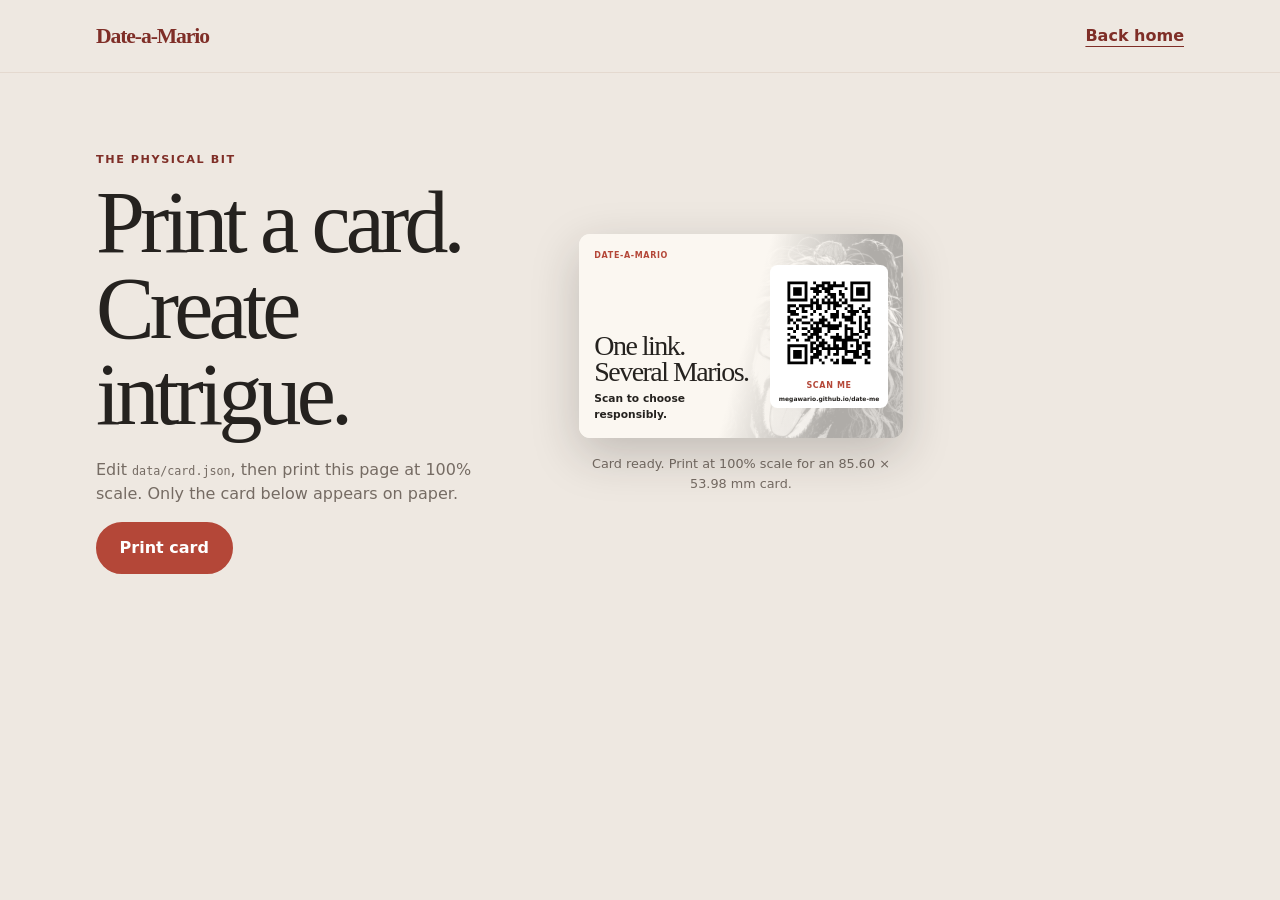
==== card.html @ 6c236ebf "Add printable physical card" ====
<!doctype html>
<html lang="en">
  <head>
    <meta charset="utf-8">
    <meta name="viewport" content="width=device-width, initial-scale=1">
    <meta name="description" content="Create and print a physical Date-a-Mario card.">
    <title>Print your card | Date-a-Mario</title>
    <link rel="stylesheet" href="css/styles.css">
    <script src="js/card.js" defer></script>
  </head>
  <body class="card-page">
    <a class="skip-link" href="#main-content">Skip to main content</a>

    <header class="site-header card-page__chrome">
      <div class="container site-header__inner">
        <a class="site-brand" href="index.html" aria-label="Date-a-Mario home">Date-a-Mario</a>
        <a class="text-link card-page__home-link" href="index.html">Back home</a>
      </div>
    </header>

    <main id="main-content" class="card-maker">
      <div class="container card-maker__inner">
        <div class="card-maker__intro card-page__chrome">
          <p class="eyebrow">The physical bit</p>
          <h1>Print a card. Create intrigue.</h1>
          <p>Edit <code>data/card.json</code>, then print this page at 100% scale. Only the card below appears on paper.</p>
          <button class="button button--primary" type="button" data-print-card>Print card</button>
        </div>

        <section class="card-preview" aria-labelledby="card-preview-title">
          <h2 id="card-preview-title" class="visually-hidden">Physical card preview</h2>
          <article class="physical-card" data-physical-card aria-busy="true">
            <img class="physical-card__artwork" data-card-artwork alt="" hidden>
            <div class="physical-card__copy">
              <p class="physical-card__brand" data-card-brand>Date-a-Mario</p>
              <h2 data-card-headline>One link. Several Marios.</h2>
              <p class="physical-card__prompt" data-card-prompt>Scan to choose responsibly.</p>
            </div>
            <div class="physical-card__scan">
              <div class="physical-card__qr" data-card-qr aria-label="QR code"></div>
              <p class="physical-card__qr-label" data-card-qr-label>Scan me</p>
              <p class="physical-card__url" data-card-display-url>example.com/date-me</p>
            </div>
          </article>
          <p class="card-preview__status card-page__chrome" data-card-status role="status">Loading card configuration…</p>
        </section>
      </div>
    </main>
  </body>
</html>
---- css/styles.css ----
/* 1. Reset and design tokens */

*,
*::before,
*::after {
  box-sizing: border-box;
}

:root {
  --color-ink: #25221f;
  --color-muted: #756b63;
  --color-surface: #fbf7f1;
  --color-paper: #fffdf9;
  --color-accent: #b44738;
  --color-accent-dark: #7f2e27;
  --color-accent-soft: #f3d9cf;
  --color-positive: #26735c;
  --color-negative: #b6474f;
  --color-border: #e4d9cf;
  --color-focus: #164f7c;
  --font-body: Inter, ui-sans-serif, system-ui, -apple-system, BlinkMacSystemFont, "Segoe UI", sans-serif;
  --font-display: Georgia, "Times New Roman", serif;
  --content-width: 68rem;
  --gutter: clamp(1rem, 5vw, 3rem);
  --shadow-card: 0 1.25rem 3.5rem rgb(64 43 31 / 16%);
}

html {
  scroll-behavior: smooth;
}

body {
  min-width: 320px;
  min-height: 100vh;
  margin: 0;
  overflow-x: hidden;
  background: var(--color-surface);
  color: var(--color-ink);
  font-family: var(--font-body);
  line-height: 1.5;
}

button,
img {
  display: block;
}

button {
  font: inherit;
}

img {
  max-width: 100%;
  -webkit-user-drag: none;
  user-select: none;
}

h1,
h2,
p {
  margin-top: 0;
}

h1,
h2 {
  font-family: var(--font-display);
  font-weight: 400;
  letter-spacing: -0.055em;
  line-height: 0.98;
}

.container {
  width: min(100% - (var(--gutter) * 2), var(--content-width));
  margin-inline: auto;
}

.eyebrow {
  margin-bottom: 0.75rem;
  color: var(--color-accent-dark);
  font-size: 0.7rem;
  font-weight: 800;
  letter-spacing: 0.14em;
  line-height: 1.3;
  text-transform: uppercase;
}

.skip-link {
  position: fixed;
  top: 0;
  left: 1rem;
  z-index: 100;
  padding: 0.75rem 1rem;
  background: var(--color-ink);
  color: white;
  transform: translateY(-150%);
}

.skip-link:focus {
  transform: translateY(0);
}

[hidden] {
  display: none !important;
}

.visually-hidden {
  position: absolute;
  width: 1px;
  height: 1px;
  overflow: hidden;
  clip: rect(0 0 0 0);
  clip-path: inset(50%);
  white-space: nowrap;
}

:focus-visible {
  outline: 3px solid var(--color-focus);
  outline-offset: 4px;
}

/* 2. Shared header, footer, and buttons */

.site-header,
.profiles-header {
  border-bottom: 1px solid var(--color-border);
}

.site-header__inner,
.profiles-header__inner,
.site-footer__inner {
  display: flex;
  min-height: 4rem;
  align-items: center;
  justify-content: space-between;
  gap: 1rem;
}

.site-brand {
  margin: 0;
  color: var(--color-accent-dark);
  font-family: var(--font-display);
  font-size: 1.35rem;
  font-weight: 700;
  letter-spacing: -0.05em;
  text-decoration: none;
}

.header-note,
.profile-progress {
  margin: 0;
  color: var(--color-muted);
  font-size: 0.72rem;
  font-weight: 800;
  letter-spacing: 0.08em;
  text-transform: uppercase;
}

.button {
  display: inline-flex;
  min-height: 3.25rem;
  align-items: center;
  justify-content: center;
  gap: 0.65rem;
  border: 2px solid var(--color-accent);
  border-radius: 999px;
  padding: 0.75rem 1.35rem;
  background: var(--color-accent);
  color: white;
  font-weight: 800;
  text-decoration: none;
  transition: background-color 160ms ease, border-color 160ms ease, transform 160ms ease;
}

.button:hover {
  border-color: var(--color-accent-dark);
  background: var(--color-accent-dark);
  transform: translateY(-2px);
}

.button--reset {
  margin-inline: auto;
  cursor: pointer;
}

.button--secondary {
  background: transparent;
  color: var(--color-accent-dark);
}

.button--secondary:hover {
  color: white;
}

/* 3. Landing page */

.landing-hero {
  min-height: calc(100svh - 4rem);
  display: grid;
  align-items: center;
  padding-block: clamp(3rem, 10vw, 7rem);
}

.landing-hero__inner {
  display: grid;
  gap: 3rem;
}

.landing-copy {
  max-width: 36rem;
}

.landing-copy h1 {
  margin-bottom: 1.25rem;
  font-size: clamp(3.8rem, 19vw, 7rem);
}

.landing-copy h1 span {
  display: block;
  color: var(--color-accent);
  font-style: italic;
}

.landing-copy__summary {
  max-width: 31rem;
  margin-bottom: 1.75rem;
  color: var(--color-muted);
  font-size: clamp(1.05rem, 3.8vw, 1.25rem);
}

.landing-actions {
  display: flex;
  flex-wrap: wrap;
  gap: 0.75rem;
}

.profile-preview {
  position: relative;
  width: min(76vw, 18rem);
  height: 24rem;
  margin-inline: auto;
}

.profile-preview__card {
  position: absolute;
  inset: 0;
  display: flex;
  overflow: hidden;
  flex-direction: column;
  justify-content: flex-end;
  border: 1px solid rgb(37 34 31 / 8%);
  border-radius: 1.5rem;
  padding: 1.5rem;
  box-shadow: var(--shadow-card);
}

.profile-preview__card--back {
  background: #bed4c9;
  color: rgb(37 34 31 / 9%);
  font-family: var(--font-display);
  font-size: 15rem;
  transform: rotate(-9deg) translate(-1.2rem, 0.5rem);
}

.profile-preview__card--middle {
  background: #d7cbe5;
  color: rgb(37 34 31 / 9%);
  font-family: var(--font-display);
  font-size: 15rem;
  transform: rotate(7deg) translate(1.25rem, 0.25rem);
}

.profile-preview__card--front {
  background: var(--color-ink);
  color: white;
}

.profile-preview__card--front::before {
  position: absolute;
  inset: 0;
  background: linear-gradient(180deg, rgb(0 0 0 / 8%) 35%, rgb(0 0 0 / 85%) 100%);
  content: "";
}

.profile-preview__card--front img {
  position: absolute;
  inset: 0;
  width: 100%;
  height: 100%;
  object-fit: cover;
  object-position: center 58%;
}

.profile-preview__card strong,
.profile-preview__card small,
.profile-preview__number {
  position: relative;
}

.profile-preview__card strong {
  font-family: var(--font-display);
  font-size: 2.5rem;
  line-height: 1;
}

.profile-preview__card small {
  margin-top: 0.4rem;
  color: rgb(255 255 255 / 78%);
}

.profile-preview__number {
  margin-bottom: auto;
  font-size: 0.75rem;
  font-weight: 900;
  letter-spacing: 0.12em;
}

.landing-tease {
  padding-block: clamp(5rem, 15vw, 9rem);
  background: var(--color-ink);
  color: white;
}

.landing-tease__inner {
  max-width: 48rem;
  margin-inline: auto;
}

.landing-tease .eyebrow {
  color: #efb8aa;
}

.landing-tease h2 {
  margin-bottom: 1.5rem;
  font-size: clamp(2.6rem, 11vw, 5.5rem);
}

.landing-tease p:not(.eyebrow) {
  max-width: 36rem;
  color: #cfc6bf;
  font-size: 1.05rem;
}

.text-link {
  display: inline-block;
  margin-top: 1rem;
  color: white;
  font-weight: 800;
  text-underline-offset: 0.3em;
}

.site-footer {
  border-top: 1px solid var(--color-border);
  color: var(--color-muted);
}

.site-brand--footer {
  font-size: 1.1rem;
}

.site-footer__meta {
  margin: 0;
  font-size: 0.75rem;
}

.text-link--secondary {
  margin-left: 1.25rem;
}

/* 4. Physical card page */

.card-page {
  background: #eee8e1;
}

.card-page__home-link {
  margin-top: 0;
  color: var(--color-accent-dark);
}

.card-maker {
  padding: clamp(2.5rem, 8vw, 5rem) var(--gutter);
}

.card-maker__inner {
  display: grid;
  gap: clamp(2rem, 7vw, 5rem);
  align-items: center;
}

.card-maker__intro {
  max-width: 34rem;
}

.card-maker__intro h1 {
  margin-bottom: 1.25rem;
  font-size: clamp(3rem, 12vw, 5.5rem);
}

.card-maker__intro > p:not(.eyebrow) {
  color: var(--color-muted);
}

.card-maker__intro code {
  font-size: 0.9em;
}

.card-maker__intro .button {
  cursor: pointer;
}

.card-preview {
  min-width: 0;
}

.physical-card {
  --card-foreground: #25221f;
  --card-background: #fbf7f1;
  --card-accent: #b44738;
  position: relative;
  isolation: isolate;
  display: grid;
  width: 85.6mm;
  height: 53.98mm;
  max-width: 100%;
  overflow: hidden;
  grid-template-columns: minmax(0, 1fr) 31mm;
  gap: 3mm;
  border-radius: 3mm;
  padding: 4mm;
  background: var(--card-background);
  box-shadow: 0 1rem 3rem rgb(37 34 31 / 22%);
  color: var(--card-foreground);
}

.physical-card::after {
  position: absolute;
  inset: 0;
  z-index: -1;
  background: linear-gradient(105deg, var(--card-background) 0 51%, transparent 78%);
  content: "";
}

.physical-card__artwork {
  position: absolute;
  inset: 0 0 0 auto;
  z-index: -2;
  width: 60%;
  height: 100%;
  object-fit: cover;
  opacity: 0.3;
  filter: grayscale(1);
}

.physical-card__copy {
  display: flex;
  min-width: 0;
  flex-direction: column;
}

.physical-card__brand,
.physical-card__qr-label,
.physical-card__url {
  font-size: 6pt;
  font-weight: 900;
  letter-spacing: 0.08em;
  text-transform: uppercase;
}

.physical-card__brand {
  margin-bottom: auto;
  color: var(--card-accent);
}

.physical-card__copy h2 {
  margin-bottom: 2mm;
  font-size: 21pt;
  line-height: 0.9;
}

.physical-card__prompt {
  max-width: 38mm;
  margin-bottom: 0;
  font-size: 8pt;
  font-weight: 700;
}

.physical-card__scan {
  align-self: center;
  min-width: 0;
  padding: 1.5mm;
  border-radius: 2mm;
  background: white;
  color: #25221f;
  text-align: center;
}

.physical-card__qr,
.physical-card__qr svg {
  display: block;
  width: 28mm;
  height: 28mm;
}

.physical-card__qr-label {
  margin: 1mm 0 0;
  color: var(--card-accent);
}

.physical-card__url {
  overflow: hidden;
  margin: 0.5mm 0 0;
  font-size: 4.5pt;
  letter-spacing: 0;
  text-overflow: ellipsis;
  text-transform: none;
  white-space: nowrap;
}

.card-preview__status {
  width: min(85.6mm, 100%);
  margin: 1rem 0 0;
  color: var(--color-muted);
  font-size: 0.8rem;
  text-align: center;
}

/* 5. Profiles page and progressively enhanced deck */

.profiles-page {
  background: #f6f0e9;
}

.profiles-header {
  background: rgb(251 247 241 / 88%);
  backdrop-filter: blur(12px);
}

.profiles-header__inner {
  justify-content: center;
}

.profiles-main {
  padding: 1.25rem var(--gutter) 2rem;
}

.profile-experience {
  width: min(100%, 29rem);
  margin-inline: auto;
}

.profile-deck {
  display: grid;
  gap: 2.5rem;
}

.profile-deck__status {
  margin: auto;
  padding: 2rem;
  color: var(--color-muted);
  text-align: center;
}

.profile-sequence {
  position: relative;
  display: grid;
  gap: 1rem;
}

.profile-sequence__scroll {
  display: grid;
  gap: 1rem;
}

.profile-card {
  position: relative;
  overflow: hidden;
  border: 1px solid rgb(37 34 31 / 10%);
  border-radius: 1.5rem;
  background: var(--color-paper);
  box-shadow: var(--shadow-card);
}

.profile-card--profile {
  display: flex;
  flex-direction: column;
}

.profile-card__visual {
  position: relative;
  min-height: 18rem;
  overflow: hidden;
  background: var(--profile-color, var(--color-accent-soft));
}

.profile-card__visual img {
  position: absolute;
  inset: 0;
  display: block;
  width: 100%;
  height: 100%;
  object-fit: cover;
}

.profile-card__visual--photo::before,
.profile-card__visual--photo::after {
  display: none;
}

.profile-card__visual::before,
.profile-card__visual::after {
  position: absolute;
  border-radius: 50%;
  background: rgb(255 255 255 / 22%);
  content: "";
}

.profile-card__visual::before {
  width: 13rem;
  height: 13rem;
  top: -3rem;
  right: -3rem;
}

.profile-card__visual::after {
  width: 9rem;
  height: 9rem;
  bottom: -4rem;
  left: -2rem;
}

.profile-card__monogram {
  position: absolute;
  right: 0.9rem;
  bottom: -2rem;
  color: rgb(37 34 31 / 13%);
  font-family: var(--font-display);
  font-size: 16rem;
  font-weight: 700;
  line-height: 1;
}

.profile-card__body {
  padding: 1.35rem 1.35rem 3.6rem;
}

.profile-card__type {
  margin-bottom: 0.35rem;
  color: var(--color-accent-dark);
  font-size: 0.67rem;
  font-weight: 900;
  letter-spacing: 0.1em;
  text-transform: uppercase;
}

.profile-card__body h2 {
  margin-bottom: 0.75rem;
  font-size: clamp(2rem, 9vw, 3rem);
  line-height: 1;
}

.profile-card__body h2 span {
  color: var(--color-muted);
  font-family: var(--font-body);
  font-size: 0.45em;
  font-weight: 500;
  letter-spacing: 0;
}

.profile-card__body > p:not(.profile-card__type):not(.profile-card__more) {
  margin-bottom: 1rem;
  color: var(--color-muted);
  font-size: 0.93rem;
}

.profile-card__more {
  position: absolute;
  bottom: 1rem;
  left: 50%;
  z-index: 2;
  width: max-content;
  margin: 0;
  max-width: calc(100% - 2rem);
  border: 1px solid rgb(37 34 31 / 12%);
  border-radius: 999px;
  padding: 0.3rem 0.65rem;
  background: rgb(255 253 249 / 90%);
  box-shadow: 0 0.15rem 0.5rem rgb(37 34 31 / 10%);
  color: var(--color-accent-dark);
  font-size: 0.68rem;
  font-weight: 900;
  letter-spacing: 0.08em;
  text-align: center;
  text-transform: uppercase;
  transform: translateX(-50%);
}

.profile-tags {
  display: flex;
  flex-wrap: wrap;
  gap: 0.4rem;
  margin: 0;
  padding: 0;
  list-style: none;
}

.profile-tags li {
  border: 1px solid var(--color-border);
  border-radius: 999px;
  padding: 0.28rem 0.6rem;
  color: var(--color-muted);
  font-size: 0.68rem;
  font-weight: 700;
}

.profile-card--text {
  display: grid;
  min-height: 30rem;
  place-items: center;
  padding: clamp(1.5rem, 7vw, 2.5rem) clamp(1.5rem, 7vw, 2.5rem) 4rem;
  background: var(--profile-color, var(--color-accent-soft));
}

.text-card__content {
  position: relative;
  z-index: 1;
}

.text-card__content h2 {
  max-width: 23rem;
  margin-bottom: 1.25rem;
  font-size: clamp(2.7rem, 12vw, 4.4rem);
}

.text-card__content > p:not(.profile-card__type):not(.profile-card__more) {
  max-width: 20rem;
  margin-bottom: 0;
  color: var(--color-muted);
}

.profile-card--image,
.profile-card--image-text {
  min-height: 30rem;
  padding: 0;
  background: var(--color-ink);
}

.profile-card--image img,
.profile-card--image-text img {
  width: 100%;
  height: 100%;
  object-fit: cover;
}

.profile-card--image-text::after {
  position: absolute;
  inset: 35% 0 0;
  background: linear-gradient(transparent, rgb(0 0 0 / 80%));
  content: "";
}

.profile-card__image-copy {
  position: absolute;
  right: 1.5rem;
  bottom: 3.8rem;
  left: 1.5rem;
  z-index: 1;
  color: white;
}

.profile-card__image-copy h2 {
  margin-bottom: 0.5rem;
  font-size: clamp(2.4rem, 11vw, 4rem);
}

.profile-card__image-copy p {
  margin-bottom: 0;
  color: rgb(255 255 255 / 78%);
}

.profile-card__image-copy .profile-card__type {
  color: white;
}

.profile-card--spotify {
  position: relative;
  display: grid;
  min-height: 30rem;
  padding: 1rem 1rem 4rem;
  place-items: center;
  background: #121212;
}

.spotify-card__player {
  width: min(100%, 21.25rem);
}

.spotify-card__player iframe {
  display: block;
  width: 100%;
  height: var(--spotify-embed-height, 380px);
  max-height: calc(100svh - 11rem);
  border: 0;
  border-radius: 0.75rem;
}

.spotify-card__copy {
  position: absolute;
  top: 1.75rem;
  right: 1.75rem;
  left: 1.75rem;
  z-index: 1;
  padding: 1rem;
  border-radius: 0.75rem;
  background: linear-gradient(135deg, rgb(0 0 0 / 88%), rgb(0 0 0 / 58%));
  box-shadow: 0 0.5rem 1.5rem rgb(0 0 0 / 30%);
  color: white;
  pointer-events: none;
}

.spotify-card__copy h2 {
  margin-bottom: 0.4rem;
  font-size: clamp(1.8rem, 8vw, 2.6rem);
}

.spotify-card__copy p {
  margin-bottom: 0;
  color: rgb(255 255 255 / 82%);
}

.spotify-card__copy .profile-card__type {
  margin-bottom: 0.3rem;
  color: #1ed760;
}

.swipe-decision-layer {
  position: absolute;
  inset: 0;
  z-index: 1;
  display: grid;
  overflow: hidden;
  border: 1px solid rgb(37 34 31 / 10%);
  border-radius: 1.5rem;
  place-items: center;
  background: var(--color-paper);
  box-shadow: var(--shadow-card);
  opacity: 0;
  pointer-events: none;
  transition: opacity 120ms ease, background-color 120ms ease;
}

.swipe-decision-layer span {
  color: white;
  font-family: var(--font-display);
  font-size: clamp(3.5rem, 18vw, 6rem);
  font-weight: 900;
  letter-spacing: 0.04em;
  text-shadow: 0 0.15rem 0.4rem rgb(37 34 31 / 18%);
  text-transform: uppercase;
}

.swipe-decision-layer.is-like {
  background: var(--color-positive);
}

.swipe-decision-layer.is-nope {
  background: var(--color-negative);
}

.js .profile-deck {
  position: relative;
  display: block;
  height: clamp(30rem, 68svh, 38rem);
  min-height: 30rem;
  perspective: 1000px;
  outline-offset: 0.55rem;
}

.js .profile-sequence {
  position: absolute;
  inset: 0;
  display: block;
  overflow: hidden;
  border: 1px solid rgb(37 34 31 / 10%);
  border-radius: 1.5rem;
  background: var(--color-paper);
  box-shadow: var(--shadow-card);
  cursor: grab;
  touch-action: pan-y;
  transition: opacity 220ms ease, transform 220ms ease;
  user-select: none;
  will-change: transform;
}

.js .profile-sequence__scroll {
  display: block;
  height: 100%;
  overflow-x: hidden;
  overflow-y: auto;
  overscroll-behavior-y: contain;
  scroll-snap-type: y mandatory;
  scrollbar-color: rgb(37 34 31 / 25%) transparent;
  scrollbar-width: thin;
  touch-action: pan-y;
}

.js .profile-card {
  width: 100%;
  min-height: 100%;
  border: 0;
  border-radius: 0;
  box-shadow: none;
  scroll-snap-align: start;
  scroll-snap-stop: always;
}

.js .profile-card--image,
.js .profile-card--image-text,
.js .profile-card--spotify {
  height: 100%;
}

.js .profile-card--profile .profile-card__visual {
  flex: 1 1 auto;
  min-height: 15rem;
}

.js .profile-card--profile .profile-card__body {
  flex: 0 0 auto;
}

.js .profile-sequence.is-dragging {
  cursor: grabbing;
  transition: none;
}

.js .profile-sequence.is-swiped-left,
.js .profile-sequence.is-swiped-right {
  pointer-events: none;
  opacity: 0;
  transition: opacity 320ms ease, transform 320ms ease;
}

.swipe-feedback {
  min-height: 1.5rem;
  margin-top: 0.8rem;
  color: var(--color-muted);
  font-size: 0.78rem;
  text-align: center;
}

.profile-complete {
  min-height: calc(100svh - 8rem);
  padding: clamp(2rem, 8vw, 3rem) 1.5rem;
  text-align: center;
}

.profile-complete h2 {
  max-width: 27rem;
  margin: 0 auto 1rem;
  font-size: clamp(2.8rem, 13vw, 4.5rem);
}

.profile-complete > p:not(.eyebrow) {
  max-width: 26rem;
  margin-inline: auto;
  color: var(--color-muted);
}

.profile-complete__link {
  margin: 1.5rem auto 0.8rem;
}

.profile-complete .profile-complete__note {
  margin-bottom: 1.5rem;
  font-size: 0.72rem;
}

/* 6. Larger screens, printing, and accessibility preferences */

@media (min-width: 46rem) {
  .site-header__inner,
  .profiles-header__inner,
  .site-footer__inner {
    min-height: 4.5rem;
  }

  .landing-hero {
    min-height: calc(100svh - 4.5rem);
  }

  .landing-hero__inner {
    grid-template-columns: minmax(0, 1.2fr) minmax(18rem, 0.8fr);
    align-items: center;
    gap: clamp(3rem, 8vw, 7rem);
  }

  .landing-copy h1 span {
    display: inline;
  }

  .card-maker__inner {
    grid-template-columns: minmax(18rem, 0.8fr) minmax(0, 1.2fr);
  }

  .profile-preview {
    width: 19rem;
    height: 27rem;
  }

  .profiles-main {
    padding-top: 1.75rem;
  }

  .js .profile-deck {
    height: min(68svh, 40rem);
    min-height: 34rem;
  }

  .profile-card__visual {
    min-height: 20rem;
  }

  .profile-card__body {
    padding: 1.55rem 1.55rem 3.8rem;
  }
}

@media print {
  @page {
    size: 85.6mm 53.98mm;
    margin: 0;
  }

  html,
  body.card-page {
    width: 85.6mm;
    height: 53.98mm;
    min-width: 0;
    min-height: 0;
    margin: 0;
    background: transparent;
  }

  .card-page__chrome {
    display: none !important;
  }

  .card-maker,
  .card-maker__inner,
  .card-preview {
    display: block;
    width: 85.6mm;
    height: 53.98mm;
    margin: 0;
    padding: 0;
  }

  .physical-card {
    width: 85.6mm;
    max-width: none;
    height: 53.98mm;
    border-radius: 0;
    box-shadow: none;
    print-color-adjust: exact;
    -webkit-print-color-adjust: exact;
  }
}

@media (max-width: 27rem) {
  .header-note {
    display: none;
  }

  .landing-copy h1 {
    font-size: clamp(3.5rem, 19vw, 5rem);
  }

  .js .profile-deck {
    height: 31rem;
  }

  .profile-card__body {
    padding: 1.1rem 1.1rem 3.5rem;
  }

  .profile-card__body h2 {
    font-size: 1.85rem;
  }

  .profile-card__body > p:not(.profile-card__type):not(.profile-card__more) {
    font-size: 0.85rem;
  }

  .site-footer__inner {
    align-items: flex-start;
    flex-direction: column;
    padding-block: 1rem;
  }
}

@media (prefers-reduced-motion: reduce) {
  html {
    scroll-behavior: auto;
  }

  *,
  *::before,
  *::after {
    animation-duration: 0.01ms !important;
    animation-iteration-count: 1 !important;
    transition-duration: 0.01ms !important;
  }
}
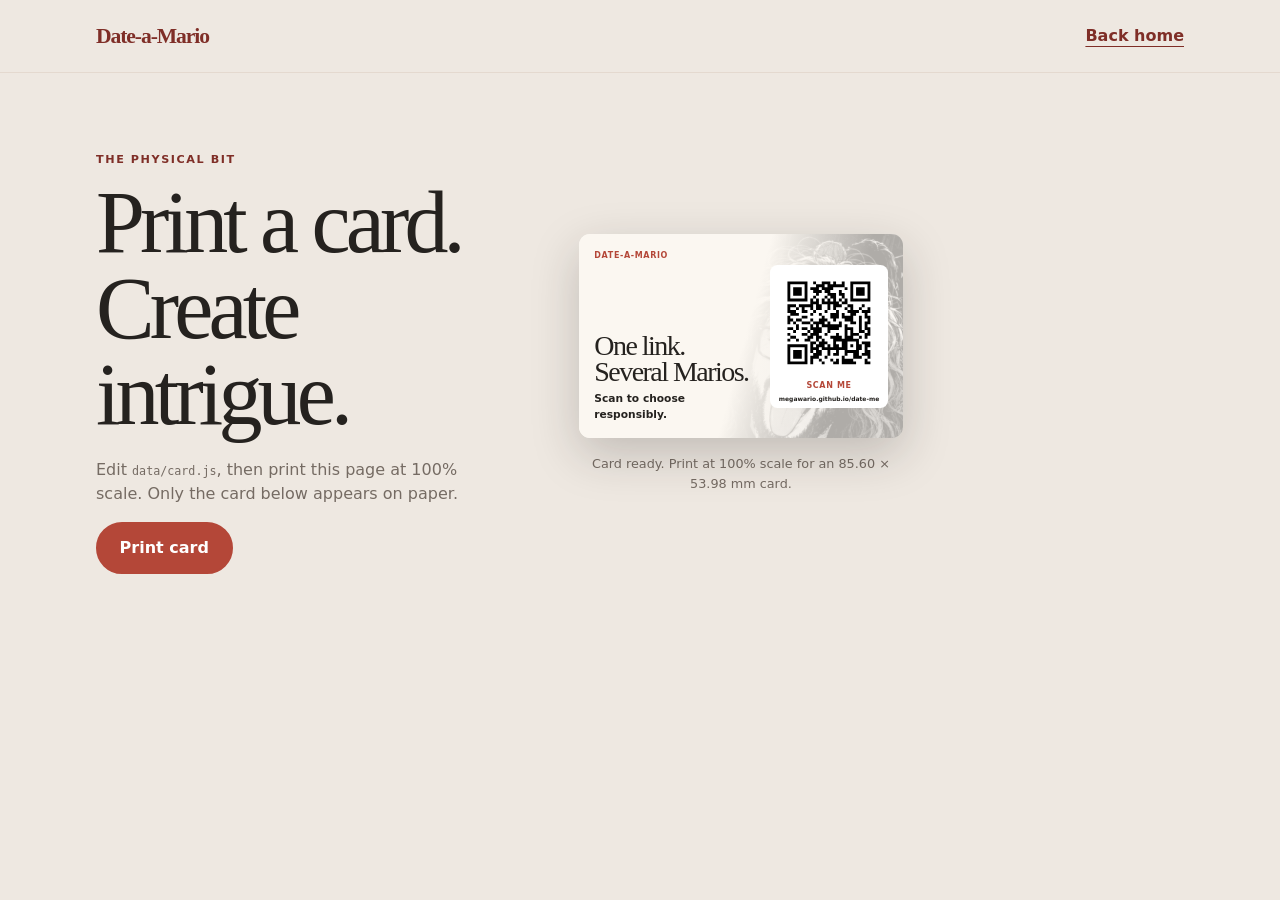
==== commit 5a47bd6d: "Load page config without fetch" ====
--- a/card.html
+++ b/card.html
@@ -6,6 +6,7 @@
     <meta name="description" content="Create and print a physical Date-a-Mario card.">
     <title>Print your card | Date-a-Mario</title>
     <link rel="stylesheet" href="css/styles.css">
+    <script src="data/card.js"></script>
     <script src="js/card.js" defer></script>
   </head>
   <body class="card-page">
@@ -23,7 +24,7 @@
         <div class="card-maker__intro card-page__chrome">
           <p class="eyebrow">The physical bit</p>
           <h1>Print a card. Create intrigue.</h1>
-          <p>Edit <code>data/card.json</code>, then print this page at 100% scale. Only the card below appears on paper.</p>
+          <p>Edit <code>data/card.js</code>, then print this page at 100% scale. Only the card below appears on paper.</p>
           <button class="button button--primary" type="button" data-print-card>Print card</button>
         </div>
 
--- a/css/styles.css
+++ b/css/styles.css
@@ -348,6 +348,48 @@
   text-underline-offset: 0.3em;
 }
 
+.landing-tease__links {
+  display: flex;
+  flex-wrap: wrap;
+  gap: 1rem 1.4rem;
+}
+
+.landing-story {
+  padding-block: clamp(5rem, 14vw, 8rem);
+}
+
+.landing-story__inner {
+  max-width: 58rem;
+}
+
+.landing-story h2 {
+  max-width: 50rem;
+  margin-bottom: clamp(2rem, 7vw, 4rem);
+  font-size: clamp(2.6rem, 10vw, 5.2rem);
+}
+
+.landing-story__copy {
+  display: grid;
+  max-width: 46rem;
+  gap: 0.5rem;
+  color: var(--color-muted);
+  font-size: clamp(1rem, 3vw, 1.15rem);
+}
+
+.landing-story__actions {
+  display: flex;
+  align-items: center;
+  flex-wrap: wrap;
+  gap: 1rem 1.4rem;
+  margin-top: 2rem;
+}
+
+.landing-story__link {
+  color: var(--color-accent-dark);
+  font-weight: 800;
+  text-underline-offset: 0.3em;
+}
+
 .site-footer {
   border-top: 1px solid var(--color-border);
   color: var(--color-muted);
@@ -360,10 +402,6 @@
 .site-footer__meta {
   margin: 0;
   font-size: 0.75rem;
-}
-
-.text-link--secondary {
-  margin-left: 1.25rem;
 }
 
 /* 4. Physical card page */
@@ -966,6 +1004,40 @@
   color: var(--color-muted);
 }
 
+.profile-complete__results {
+  display: grid;
+  grid-template-columns: repeat(2, minmax(0, 1fr));
+  gap: 0.75rem;
+  max-width: 20rem;
+  margin: 1.75rem auto 1rem;
+}
+
+.profile-complete__results div {
+  padding: 1rem;
+  border: 1px solid var(--color-border);
+  border-radius: 1rem;
+  background: var(--color-surface);
+}
+
+.profile-complete__results dt {
+  color: var(--color-muted);
+  font-size: 0.75rem;
+  font-weight: 800;
+  letter-spacing: 0.12em;
+  text-transform: uppercase;
+}
+
+.profile-complete__results dd {
+  margin: 0.2rem 0 0;
+  font-size: clamp(2rem, 10vw, 3rem);
+  font-weight: 900;
+  line-height: 1;
+}
+
+.profile-complete .profile-complete__outcome {
+  min-height: 3rem;
+}
+
 .profile-complete__link {
   margin: 1.5rem auto 0.8rem;
 }
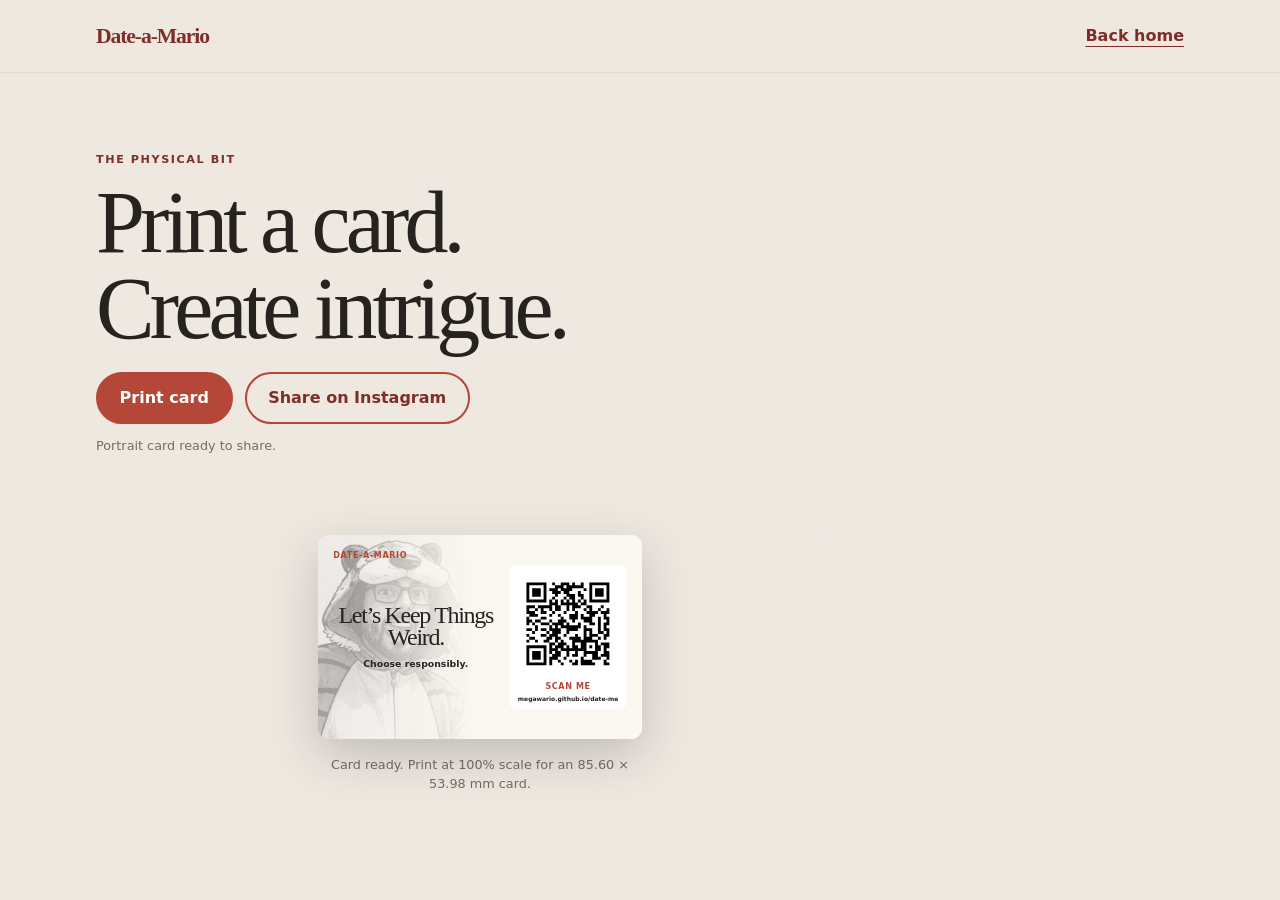
==== commit 77a214c7: "feat: add printable and Instagram card layouts" ====
--- a/card.html
+++ b/card.html
@@ -3,8 +3,8 @@
   <head>
     <meta charset="utf-8">
     <meta name="viewport" content="width=device-width, initial-scale=1">
-    <meta name="description" content="Create and print a physical Date-a-Mario card.">
-    <title>Print your card | Date-a-Mario</title>
+    <meta name="description" content="Print a physical Date-a-Mario card or share its portrait version.">
+    <title>Print and share your card | Date-a-Mario</title>
     <link rel="stylesheet" href="css/styles.css">
     <script src="data/card.js"></script>
     <script src="js/card.js" defer></script>
@@ -24,27 +24,44 @@
         <div class="card-maker__intro card-page__chrome">
           <p class="eyebrow">The physical bit</p>
           <h1>Print a card. Create intrigue.</h1>
-          <p>Edit <code>data/card.js</code>, then print this page at 100% scale. Only the card below appears on paper.</p>
-          <button class="button button--primary" type="button" data-print-card>Print card</button>
+          <div class="card-maker__actions">
+            <button class="button button--primary" type="button" data-print-card>Print card</button>
+            <button class="button button--secondary" type="button" data-share-instagram disabled>Share on Instagram</button>
+          </div>
+          <p class="card-maker__share-status" data-share-status role="status">Preparing the portrait card…</p>
         </div>
 
-        <section class="card-preview" aria-labelledby="card-preview-title">
-          <h2 id="card-preview-title" class="visually-hidden">Physical card preview</h2>
-          <article class="physical-card" data-physical-card aria-busy="true">
-            <img class="physical-card__artwork" data-card-artwork alt="" hidden>
-            <div class="physical-card__copy">
-              <p class="physical-card__brand" data-card-brand>Date-a-Mario</p>
-              <h2 data-card-headline>One link. Several Marios.</h2>
-              <p class="physical-card__prompt" data-card-prompt>Scan to choose responsibly.</p>
-            </div>
-            <div class="physical-card__scan">
-              <div class="physical-card__qr" data-card-qr aria-label="QR code"></div>
-              <p class="physical-card__qr-label" data-card-qr-label>Scan me</p>
-              <p class="physical-card__url" data-card-display-url>example.com/date-me</p>
-            </div>
-          </article>
-          <p class="card-preview__status card-page__chrome" data-card-status role="status">Loading card configuration…</p>
-        </section>
+        <div class="card-previews">
+          <section class="card-preview" aria-labelledby="card-preview-title">
+            <h2 id="card-preview-title" class="visually-hidden">Physical card preview</h2>
+            <article class="physical-card" data-physical-card aria-busy="true">
+              <img class="physical-card__artwork" data-card-artwork alt="" hidden>
+              <div class="physical-card__copy">
+                <p class="physical-card__brand" data-card-brand>Date-a-Mario</p>
+                <h2 data-card-headline>Let’s Keep Things Weird.</h2>
+                <p class="physical-card__prompt" data-card-prompt>Choose responsibly.</p>
+              </div>
+              <div class="physical-card__scan">
+                <div class="physical-card__qr" data-card-qr aria-label="QR code"></div>
+                <p class="physical-card__qr-label" data-card-qr-label>Scan me</p>
+                <p class="physical-card__url" data-card-display-url>example.com/date-me</p>
+              </div>
+            </article>
+            <p class="card-preview__status card-page__chrome" data-card-status role="status">Loading card configuration…</p>
+          </section>
+
+          <section class="portrait-card-preview card-page__chrome" aria-labelledby="portrait-card-title">
+            <h2 id="portrait-card-title" class="visually-hidden">Portrait card preview</h2>
+            <article class="portrait-card" data-portrait-card aria-busy="true">
+              <img class="portrait-card__artwork" data-card-artwork alt="" hidden>
+              <div class="portrait-card__body">
+                <h2 data-card-headline>Let’s Keep Things Weird.</h2>
+                <div class="portrait-card__qr" data-card-qr aria-label="QR code"></div>
+                <p class="portrait-card__prompt" data-card-prompt>Choose responsibly.</p>
+              </div>
+            </article>
+          </section>
+        </div>
       </div>
     </main>
   </body>
--- a/css/styles.css
+++ b/css/styles.css
@@ -1,1185 +1,1521 @@
-/* 1. Reset and design tokens */
+/* 1. Reset and design tokens */
+
+*,
+*::before,
+*::after {
+  box-sizing: border-box;
+}
+
+:root {
+  --color-ink: #25221f;
+  --color-muted: #756b63;
+  --color-surface: #fbf7f1;
+  --color-paper: #fffdf9;
+  --color-accent: #b44738;
+  --color-accent-dark: #7f2e27;
+  --color-accent-soft: #f3d9cf;
+  --color-positive: #26735c;
+  --color-negative: #b6474f;
+  --color-border: #e4d9cf;
+  --color-focus: #164f7c;
+  --font-body: Inter, ui-sans-serif, system-ui, -apple-system, BlinkMacSystemFont, "Segoe UI", sans-serif;
+  --font-display: Georgia, "Times New Roman", serif;
+  --content-width: 68rem;
+  --gutter: clamp(1rem, 5vw, 3rem);
+  --shadow-card: 0 1.25rem 3.5rem rgb(64 43 31 / 16%);
+}
+
+html {
+  scroll-behavior: smooth;
+}
+
+body {
+  min-width: 320px;
+  min-height: 100vh;
+  margin: 0;
+  overflow-x: hidden;
+  background: var(--color-surface);
+  color: var(--color-ink);
+  font-family: var(--font-body);
+  line-height: 1.5;
+}
+
+button,
+img {
+  display: block;
+}
+
+button {
+  font: inherit;
+}
+
+img {
+  max-width: 100%;
+  -webkit-user-drag: none;
+  user-select: none;
+}
+
+h1,
+h2,
+p {
+  margin-top: 0;
+}
+
+h1,
+h2 {
+  font-family: var(--font-display);
+  font-weight: 400;
+  letter-spacing: -0.055em;
+  line-height: 0.98;
+}
+
+.container {
+  width: min(100% - (var(--gutter) * 2), var(--content-width));
+  margin-inline: auto;
+}
+
+.eyebrow {
+  margin-bottom: 0.75rem;
+  color: var(--color-accent-dark);
+  font-size: 0.7rem;
+  font-weight: 800;
+  letter-spacing: 0.14em;
+  line-height: 1.3;
+  text-transform: uppercase;
+}
+
+.skip-link {
+  position: fixed;
+  top: 0;
+  left: 1rem;
+  z-index: 100;
+  padding: 0.75rem 1rem;
+  background: var(--color-ink);
+  color: white;
+  transform: translateY(-150%);
+}
+
+.skip-link:focus {
+  transform: translateY(0);
+}
+
+[hidden] {
+  display: none !important;
+}
+
+.visually-hidden {
+  position: absolute;
+  width: 1px;
+  height: 1px;
+  overflow: hidden;
+  clip: rect(0 0 0 0);
+  clip-path: inset(50%);
+  white-space: nowrap;
+}
+
+:focus-visible {
+  outline: 3px solid var(--color-focus);
+  outline-offset: 4px;
+}
+
+/* 2. Shared header, footer, and buttons */
+
+.site-header,
+.profiles-header {
+  border-bottom: 1px solid var(--color-border);
+}
+
+.site-header__inner,
+.profiles-header__inner,
+.site-footer__inner {
+  display: flex;
+  min-height: 4rem;
+  align-items: center;
+  justify-content: space-between;
+  gap: 1rem;
+}
+
+.site-brand {
+  margin: 0;
+  color: var(--color-accent-dark);
+  font-family: var(--font-display);
+  font-size: 1.35rem;
+  font-weight: 700;
+  letter-spacing: -0.05em;
+  text-decoration: none;
+}
+
+.header-note,
+.profile-progress {
+  margin: 0;
+  color: var(--color-muted);
+  font-size: 0.72rem;
+  font-weight: 800;
+  letter-spacing: 0.08em;
+  text-transform: uppercase;
+}
+
+.button {
+  display: inline-flex;
+  min-height: 3.25rem;
+  align-items: center;
+  justify-content: center;
+  gap: 0.65rem;
+  border: 2px solid var(--color-accent);
+  border-radius: 999px;
+  padding: 0.75rem 1.35rem;
+  background: var(--color-accent);
+  color: white;
+  font-weight: 800;
+  text-decoration: none;
+  transition: background-color 160ms ease, border-color 160ms ease, transform 160ms ease;
+}
+
+.button:hover {
+  border-color: var(--color-accent-dark);
+  background: var(--color-accent-dark);
+  transform: translateY(-2px);
+}
+
+.button--reset {
+  margin-inline: auto;
+  cursor: pointer;
+}
+
+.button--secondary {
+  background: transparent;
+  color: var(--color-accent-dark);
+}
+
+.button--secondary:hover {
+  color: white;
+}
+
+/* 3. Landing page */
+
+.landing-hero {
+  min-height: calc(100svh - 4rem);
+  display: grid;
+  align-items: center;
+  padding-block: clamp(3rem, 10vw, 7rem);
+}
+
+.landing-hero__inner {
+  display: grid;
+  gap: 3rem;
+}
+
+.landing-copy {
+  max-width: 36rem;
+}
+
+.landing-copy h1 {
+  margin-bottom: 1.25rem;
+  font-size: clamp(3.8rem, 19vw, 7rem);
+}
+
+.landing-copy h1 span {
+  display: block;
+  color: var(--color-accent);
+  font-style: italic;
+}
+
+.landing-copy__summary {
+  max-width: 31rem;
+  margin-bottom: 1.75rem;
+  color: var(--color-muted);
+  font-size: clamp(1.05rem, 3.8vw, 1.25rem);
+}
+
+.landing-actions {
+  display: flex;
+  flex-wrap: wrap;
+  gap: 0.75rem;
+}
+
+.profile-preview {
+  position: relative;
+  width: min(76vw, 18rem);
+  height: 24rem;
+  margin-inline: auto;
+}
+
+.profile-preview__card {
+  position: absolute;
+  inset: 0;
+  display: flex;
+  overflow: hidden;
+  flex-direction: column;
+  justify-content: flex-end;
+  border: 1px solid rgb(37 34 31 / 8%);
+  border-radius: 1.5rem;
+  padding: 1.5rem;
+  box-shadow: var(--shadow-card);
+}
+
+.profile-preview__card--back {
+  background: #bed4c9;
+  color: rgb(37 34 31 / 9%);
+  font-family: var(--font-display);
+  font-size: 15rem;
+  transform: rotate(-9deg) translate(-1.2rem, 0.5rem);
+}
+
+.profile-preview__card--middle {
+  background: #d7cbe5;
+  color: rgb(37 34 31 / 9%);
+  font-family: var(--font-display);
+  font-size: 15rem;
+  transform: rotate(7deg) translate(1.25rem, 0.25rem);
+}
+
+.profile-preview__card--front {
+  background: var(--color-ink);
+  color: white;
+}
+
+.profile-preview__card--front::before {
+  position: absolute;
+  inset: 0;
+  background: linear-gradient(180deg, rgb(0 0 0 / 8%) 35%, rgb(0 0 0 / 85%) 100%);
+  content: "";
+}
+
+.profile-preview__card--front img {
+  position: absolute;
+  inset: 0;
+  width: 100%;
+  height: 100%;
+  object-fit: cover;
+  object-position: center 58%;
+}
+
+.profile-preview__card strong,
+.profile-preview__card small,
+.profile-preview__number {
+  position: relative;
+}
+
+.profile-preview__card strong {
+  font-family: var(--font-display);
+  font-size: 2.5rem;
+  line-height: 1;
+}
+
+.profile-preview__card small {
+  margin-top: 0.4rem;
+  color: rgb(255 255 255 / 78%);
+}
+
+.profile-preview__number {
+  margin-bottom: auto;
+  font-size: 0.75rem;
+  font-weight: 900;
+  letter-spacing: 0.12em;
+}
+
+.landing-tease {
+  padding-block: clamp(5rem, 15vw, 9rem);
+  background: var(--color-ink);
+  color: white;
+}
+
+.landing-tease__inner {
+  max-width: 48rem;
+  margin-inline: auto;
+}
+
+.landing-tease .eyebrow {
+  color: #efb8aa;
+}
+
+.landing-tease h2 {
+  margin-bottom: 1.5rem;
+  font-size: clamp(2.6rem, 11vw, 5.5rem);
+}
+
+.landing-tease p:not(.eyebrow) {
+  max-width: 36rem;
+  color: #cfc6bf;
+  font-size: 1.05rem;
+}
+
+.text-link {
+  display: inline-block;
+  margin-top: 1rem;
+  color: white;
+  font-weight: 800;
+  text-underline-offset: 0.3em;
+}
+
+.landing-tease__links {
+  display: flex;
+  flex-wrap: wrap;
+  gap: 1rem 1.4rem;
+}
+
+.landing-story {
+  padding-block: clamp(5rem, 14vw, 8rem);
+}
+
+.landing-story__inner {
+  max-width: 58rem;
+}
+
+.landing-story h2 {
+  max-width: 50rem;
+  margin-bottom: clamp(2rem, 7vw, 4rem);
+  font-size: clamp(2.6rem, 10vw, 5.2rem);
+}
+
+.landing-story__copy {
+  display: grid;
+  max-width: 46rem;
+  gap: 0.5rem;
+  color: var(--color-muted);
+  font-size: clamp(1rem, 3vw, 1.15rem);
+}
+
+.landing-story__actions {
+  display: flex;
+  align-items: center;
+  flex-wrap: wrap;
+  gap: 1rem 1.4rem;
+  margin-top: 2rem;
+}
+
+.landing-story__link {
+  color: var(--color-accent-dark);
+  font-weight: 800;
+  text-underline-offset: 0.3em;
+}
+
+/* 4. Create-your-own guide */
+
+.guide-hero {
+  padding-block: clamp(4rem, 12vw, 8rem);
+}
+
+.guide-hero__inner {
+  max-width: 48rem;
+}
+
+.guide-hero h1,
+.guide-section h2,
+.guide-references h2 {
+  margin-bottom: 1.25rem;
+  font-size: clamp(2.8rem, 12vw, 5.5rem);
+}
+
+.guide-hero > div > p:not(.eyebrow) {
+  max-width: 39rem;
+  color: var(--color-muted);
+  font-size: clamp(1.05rem, 3.8vw, 1.25rem);
+}
+
+.guide-hero__actions,
+.guide-references__actions {
+  display: flex;
+  flex-wrap: wrap;
+  gap: 0.75rem;
+  margin-top: 2rem;
+}
+
+.guide-section,
+.guide-references {
+  padding-block: clamp(4rem, 10vw, 7rem);
+}
+
+.guide-section--paper,
+.guide-references {
+  background: var(--color-paper);
+}
+
+.guide-layout {
+  display: grid;
+  gap: 2rem;
+}
+
+.guide-section__heading {
+  max-width: 25rem;
+}
+
+.guide-section__content {
+  max-width: 43rem;
+}
+
+.guide-section__content > p,
+.guide-steps p,
+.guide-card-types dd,
+.guide-troubleshooting dd {
+  color: var(--color-muted);
+}
+
+.guide-section h3,
+.guide-callout h3 {
+  margin: 1.75rem 0 0.55rem;
+  font-size: 1.1rem;
+}
+
+.guide-section h3:first-child {
+  margin-top: 0;
+}
+
+.guide-checklist,
+.guide-references ul {
+  display: grid;
+  gap: 0.8rem;
+  padding-left: 1.25rem;
+}
+
+.guide-checklist li::marker,
+.guide-steps li::marker {
+  color: var(--color-accent);
+  font-weight: 900;
+}
+
+.guide-callout {
+  margin-top: 1.75rem;
+  border-left: 0.35rem solid var(--color-accent);
+  padding: 1.15rem 1.25rem;
+  background: var(--color-accent-soft);
+}
+
+.guide-callout h3 {
+  margin-top: 0;
+}
+
+.guide-callout p {
+  margin-bottom: 0;
+}
+
+.guide-steps {
+  display: grid;
+  gap: 2rem;
+  margin: 0;
+  padding-left: 1.5rem;
+}
+
+.guide-steps h3 {
+  margin-top: 0;
+}
+
+.guide-example {
+  overflow-x: auto;
+  margin: 1.25rem 0;
+  border: 1px solid var(--color-border);
+  border-radius: 0.75rem;
+  padding: 1rem;
+  background: var(--color-ink);
+  color: #f9eee5;
+  font-size: 0.8rem;
+  line-height: 1.55;
+}
+
+.guide-card-types,
+.guide-troubleshooting {
+  display: grid;
+  gap: 0.75rem;
+  margin: 1rem 0 0;
+}
+
+.guide-card-types div,
+.guide-troubleshooting div {
+  padding: 1rem;
+  border: 1px solid var(--color-border);
+  border-radius: 0.75rem;
+  background: var(--color-surface);
+}
+
+.guide-card-types dt,
+.guide-troubleshooting dt {
+  margin-bottom: 0.25rem;
+  font-weight: 800;
+}
+
+.guide-card-types dd,
+.guide-troubleshooting dd {
+  margin: 0;
+}
+
+.guide-references__inner {
+  max-width: 48rem;
+}
+
+.guide-references ul {
+  margin-bottom: 0;
+}
+
+.guide-page a:not(.button):not(.site-brand):not(.skip-link) {
+  color: var(--color-accent-dark);
+  font-weight: 700;
+  text-underline-offset: 0.2em;
+}
+
+/* 5. Shared footer */
+
+.site-footer {
+  border-top: 1px solid var(--color-border);
+  color: var(--color-muted);
+}
+
+.site-brand--footer {
+  font-size: 1.1rem;
+}
+
+.site-footer__meta {
+  margin: 0;
+  font-size: 0.75rem;
+}
+
+/* 6. Physical card page */
+
+.card-page {
+  background: #eee8e1;
+}
+
+.card-page__home-link {
+  margin-top: 0;
+  color: var(--color-accent-dark);
+}
+
+.card-maker {
+  padding-block: clamp(2.5rem, 8vw, 5rem);
+}
+
+.card-maker__inner {
+  display: grid;
+  gap: clamp(2rem, 7vw, 5rem);
+  align-items: center;
+}
+
+.card-maker__intro {
+  max-width: 34rem;
+}
+
+.card-maker__intro h1 {
+  margin-bottom: 1.25rem;
+  font-size: clamp(3rem, 12vw, 5.5rem);
+}
+
+.card-maker__intro > p:not(.eyebrow) {
+  color: var(--color-muted);
+}
+
+.card-maker__intro code {
+  font-size: 0.9em;
+}
+
+.card-maker__intro .button {
+  cursor: pointer;
+}
 
-*,
-*::before,
-*::after {
-  box-sizing: border-box;
-}
-
-:root {
-  --color-ink: #25221f;
-  --color-muted: #756b63;
-  --color-surface: #fbf7f1;
-  --color-paper: #fffdf9;
-  --color-accent: #b44738;
-  --color-accent-dark: #7f2e27;
-  --color-accent-soft: #f3d9cf;
-  --color-positive: #26735c;
-  --color-negative: #b6474f;
-  --color-border: #e4d9cf;
-  --color-focus: #164f7c;
-  --font-body: Inter, ui-sans-serif, system-ui, -apple-system, BlinkMacSystemFont, "Segoe UI", sans-serif;
-  --font-display: Georgia, "Times New Roman", serif;
-  --content-width: 68rem;
-  --gutter: clamp(1rem, 5vw, 3rem);
-  --shadow-card: 0 1.25rem 3.5rem rgb(64 43 31 / 16%);
-}
-
-html {
-  scroll-behavior: smooth;
-}
-
-body {
-  min-width: 320px;
-  min-height: 100vh;
-  margin: 0;
-  overflow-x: hidden;
-  background: var(--color-surface);
-  color: var(--color-ink);
-  font-family: var(--font-body);
-  line-height: 1.5;
-}
-
-button,
-img {
-  display: block;
-}
-
-button {
-  font: inherit;
-}
-
-img {
-  max-width: 100%;
-  -webkit-user-drag: none;
-  user-select: none;
-}
-
-h1,
-h2,
-p {
-  margin-top: 0;
-}
-
-h1,
-h2 {
-  font-family: var(--font-display);
-  font-weight: 400;
-  letter-spacing: -0.055em;
-  line-height: 0.98;
-}
-
-.container {
-  width: min(100% - (var(--gutter) * 2), var(--content-width));
-  margin-inline: auto;
-}
-
-.eyebrow {
-  margin-bottom: 0.75rem;
-  color: var(--color-accent-dark);
-  font-size: 0.7rem;
-  font-weight: 800;
-  letter-spacing: 0.14em;
-  line-height: 1.3;
-  text-transform: uppercase;
-}
-
-.skip-link {
-  position: fixed;
-  top: 0;
-  left: 1rem;
-  z-index: 100;
-  padding: 0.75rem 1rem;
-  background: var(--color-ink);
-  color: white;
-  transform: translateY(-150%);
-}
-
-.skip-link:focus {
-  transform: translateY(0);
-}
-
-[hidden] {
-  display: none !important;
-}
-
-.visually-hidden {
-  position: absolute;
-  width: 1px;
-  height: 1px;
-  overflow: hidden;
-  clip: rect(0 0 0 0);
-  clip-path: inset(50%);
-  white-space: nowrap;
-}
-
-:focus-visible {
-  outline: 3px solid var(--color-focus);
-  outline-offset: 4px;
-}
-
-/* 2. Shared header, footer, and buttons */
-
-.site-header,
-.profiles-header {
-  border-bottom: 1px solid var(--color-border);
-}
-
-.site-header__inner,
-.profiles-header__inner,
-.site-footer__inner {
-  display: flex;
-  min-height: 4rem;
-  align-items: center;
-  justify-content: space-between;
-  gap: 1rem;
-}
-
-.site-brand {
-  margin: 0;
-  color: var(--color-accent-dark);
-  font-family: var(--font-display);
-  font-size: 1.35rem;
-  font-weight: 700;
-  letter-spacing: -0.05em;
-  text-decoration: none;
-}
-
-.header-note,
-.profile-progress {
-  margin: 0;
-  color: var(--color-muted);
-  font-size: 0.72rem;
-  font-weight: 800;
-  letter-spacing: 0.08em;
-  text-transform: uppercase;
-}
-
-.button {
-  display: inline-flex;
-  min-height: 3.25rem;
-  align-items: center;
-  justify-content: center;
-  gap: 0.65rem;
-  border: 2px solid var(--color-accent);
-  border-radius: 999px;
-  padding: 0.75rem 1.35rem;
-  background: var(--color-accent);
-  color: white;
-  font-weight: 800;
-  text-decoration: none;
-  transition: background-color 160ms ease, border-color 160ms ease, transform 160ms ease;
-}
-
-.button:hover {
-  border-color: var(--color-accent-dark);
-  background: var(--color-accent-dark);
-  transform: translateY(-2px);
-}
-
-.button--reset {
-  margin-inline: auto;
-  cursor: pointer;
-}
-
-.button--secondary {
-  background: transparent;
-  color: var(--color-accent-dark);
-}
-
-.button--secondary:hover {
-  color: white;
-}
-
-/* 3. Landing page */
-
-.landing-hero {
-  min-height: calc(100svh - 4rem);
-  display: grid;
-  align-items: center;
-  padding-block: clamp(3rem, 10vw, 7rem);
-}
-
-.landing-hero__inner {
-  display: grid;
-  gap: 3rem;
-}
-
-.landing-copy {
-  max-width: 36rem;
-}
-
-.landing-copy h1 {
-  margin-bottom: 1.25rem;
-  font-size: clamp(3.8rem, 19vw, 7rem);
-}
-
-.landing-copy h1 span {
-  display: block;
-  color: var(--color-accent);
-  font-style: italic;
-}
-
-.landing-copy__summary {
-  max-width: 31rem;
-  margin-bottom: 1.75rem;
-  color: var(--color-muted);
-  font-size: clamp(1.05rem, 3.8vw, 1.25rem);
-}
-
-.landing-actions {
+.card-maker__actions {
   display: flex;
   flex-wrap: wrap;
   gap: 0.75rem;
 }
 
-.profile-preview {
-  position: relative;
-  width: min(76vw, 18rem);
-  height: 24rem;
-  margin-inline: auto;
+.card-maker__actions .button:disabled {
+  border-color: var(--color-border);
+  background: var(--color-border);
+  color: var(--color-muted);
+  cursor: wait;
+  transform: none;
 }
 
-.profile-preview__card {
+.card-maker__share-status {
+  min-height: 1.5em;
+  margin: 0.75rem 0 0;
+  font-size: 0.8rem;
+}
+
+.card-previews {
+  display: grid;
+  gap: clamp(2rem, 7vw, 4rem);
+  align-items: start;
+  justify-items: center;
+}
+
+.card-preview,
+.portrait-card-preview {
+  min-width: 0;
+}
+
+.physical-card {
+  --card-foreground: #25221f;
+  --card-background: #fbf7f1;
+  --card-accent: #b44738;
+  position: relative;
+  isolation: isolate;
+  display: grid;
+  width: 85.6mm;
+  height: 53.98mm;
+  max-width: 100%;
+  overflow: hidden;
+  grid-template-columns: minmax(0, 1fr) 31mm;
+  gap: 3mm;
+  border-radius: 3mm;
+  padding: 4mm;
+  background: var(--card-background);
+  box-shadow: 0 1rem 3rem rgb(37 34 31 / 22%);
+  color: var(--card-foreground);
+}
+
+.physical-card::after {
   position: absolute;
   inset: 0;
+  z-index: 1;
+  background: linear-gradient(90deg, transparent 0 10%, var(--card-background) 48% 100%);
+  content: "";
+  pointer-events: none;
+}
+
+.physical-card__artwork {
+  position: absolute;
+  inset: 0 auto 0 0;
+  z-index: 0;
+  width: 55%;
+  height: 100%;
+  object-fit: cover;
+  object-position: center 42%;
+  opacity: 0.42;
+  filter: grayscale(1) contrast(0.85);
+}
+
+.physical-card__copy {
+  position: relative;
+  z-index: 2;
   display: flex;
+  min-width: 0;
+  align-items: center;
+  flex-direction: column;
+  justify-content: center;
+  text-align: center;
+}
+
+.physical-card__brand,
+.physical-card__qr-label,
+.physical-card__url {
+  font-size: 6pt;
+  font-weight: 900;
+  letter-spacing: 0.08em;
+  text-transform: uppercase;
+}
+
+.physical-card__brand {
+  position: absolute;
+  top: 0;
+  left: 0;
+  margin: 0;
+  color: var(--card-accent);
+}
+
+.physical-card__copy h2 {
+  margin-bottom: 2mm;
+  font-size: 18pt;
+  line-height: 0.94;
+}
+
+.physical-card__prompt {
+  margin-bottom: 0;
+  font-size: 7pt;
+  font-weight: 700;
+}
+
+.physical-card__scan {
+  position: relative;
+  z-index: 2;
+  align-self: center;
+  min-width: 0;
+  padding: 1.5mm;
+  border-radius: 2mm;
+  background: white;
+  color: #25221f;
+  text-align: center;
+}
+
+.physical-card__qr,
+.physical-card__qr svg {
+  display: block;
+  width: 28mm;
+  height: 28mm;
+}
+
+.physical-card__qr-label {
+  margin: 1mm 0 0;
+  color: var(--card-accent);
+}
+
+.physical-card__url {
+  overflow: hidden;
+  margin: 0.5mm 0 0;
+  font-size: 4.5pt;
+  letter-spacing: 0;
+  text-overflow: ellipsis;
+  text-transform: none;
+  white-space: nowrap;
+}
+
+.card-preview__status {
+  width: min(85.6mm, 100%);
+  margin: 1rem 0 0;
+  color: var(--color-muted);
+  font-size: 0.8rem;
+  text-align: center;
+}
+
+.portrait-card {
+  --card-foreground: #25221f;
+  --card-background: #fbf7f1;
+  --card-accent: #b44738;
+  position: relative;
+  width: min(100%, 24rem);
   overflow: hidden;
-  flex-direction: column;
-  justify-content: flex-end;
+  aspect-ratio: 4 / 5;
   border: 1px solid rgb(37 34 31 / 8%);
   border-radius: 1.5rem;
-  padding: 1.5rem;
+  background: var(--card-background);
   box-shadow: var(--shadow-card);
+  color: var(--card-foreground);
 }
 
-.profile-preview__card--back {
-  background: #bed4c9;
-  color: rgb(37 34 31 / 9%);
-  font-family: var(--font-display);
-  font-size: 15rem;
-  transform: rotate(-9deg) translate(-1.2rem, 0.5rem);
-}
-
-.profile-preview__card--middle {
-  background: #d7cbe5;
-  color: rgb(37 34 31 / 9%);
-  font-family: var(--font-display);
-  font-size: 15rem;
-  transform: rotate(7deg) translate(1.25rem, 0.25rem);
-}
-
-.profile-preview__card--front {
-  background: var(--color-ink);
-  color: white;
-}
-
-.profile-preview__card--front::before {
-  position: absolute;
-  inset: 0;
-  background: linear-gradient(180deg, rgb(0 0 0 / 8%) 35%, rgb(0 0 0 / 85%) 100%);
-  content: "";
-}
-
-.profile-preview__card--front img {
+.portrait-card__artwork {
   position: absolute;
   inset: 0;
   width: 100%;
   height: 100%;
   object-fit: cover;
-  object-position: center 58%;
+  object-position: center 42%;
 }
 
-.profile-preview__card strong,
-.profile-preview__card small,
-.profile-preview__number {
-  position: relative;
-}
-
-.profile-preview__card strong {
-  font-family: var(--font-display);
-  font-size: 2.5rem;
-  line-height: 1;
-}
-
-.profile-preview__card small {
-  margin-top: 0.4rem;
-  color: rgb(255 255 255 / 78%);
-}
-
-.profile-preview__number {
-  margin-bottom: auto;
-  font-size: 0.75rem;
-  font-weight: 900;
-  letter-spacing: 0.12em;
-}
-
-.landing-tease {
-  padding-block: clamp(5rem, 15vw, 9rem);
-  background: var(--color-ink);
-  color: white;
-}
-
-.landing-tease__inner {
-  max-width: 48rem;
-  margin-inline: auto;
-}
-
-.landing-tease .eyebrow {
-  color: #efb8aa;
-}
-
-.landing-tease h2 {
-  margin-bottom: 1.5rem;
-  font-size: clamp(2.6rem, 11vw, 5.5rem);
-}
-
-.landing-tease p:not(.eyebrow) {
-  max-width: 36rem;
-  color: #cfc6bf;
-  font-size: 1.05rem;
-}
-
-.text-link {
-  display: inline-block;
-  margin-top: 1rem;
-  color: white;
-  font-weight: 800;
-  text-underline-offset: 0.3em;
-}
-
-.landing-tease__links {
-  display: flex;
-  flex-wrap: wrap;
-  gap: 1rem 1.4rem;
-}
-
-.landing-story {
-  padding-block: clamp(5rem, 14vw, 8rem);
-}
-
-.landing-story__inner {
-  max-width: 58rem;
-}
-
-.landing-story h2 {
-  max-width: 50rem;
-  margin-bottom: clamp(2rem, 7vw, 4rem);
-  font-size: clamp(2.6rem, 10vw, 5.2rem);
-}
-
-.landing-story__copy {
-  display: grid;
-  max-width: 46rem;
-  gap: 0.5rem;
-  color: var(--color-muted);
-  font-size: clamp(1rem, 3vw, 1.15rem);
-}
-
-.landing-story__actions {
+.portrait-card__body {
+  position: absolute;
+  right: clamp(0.75rem, 4vw, 1rem);
+  bottom: clamp(0.75rem, 4vw, 1rem);
+  left: clamp(0.75rem, 4vw, 1rem);
+  z-index: 1;
   display: flex;
   align-items: center;
-  flex-wrap: wrap;
-  gap: 1rem 1.4rem;
-  margin-top: 2rem;
+  flex-direction: column;
+  gap: clamp(0.65rem, 3vw, 0.9rem);
+  border-radius: 1rem;
+  padding: clamp(1rem, 4vw, 1.25rem);
+  background: white;
+  text-align: center;
 }
 
-.landing-story__link {
-  color: var(--color-accent-dark);
-  font-weight: 800;
-  text-underline-offset: 0.3em;
+.portrait-card__body h2 {
+  max-width: 12ch;
+  margin-bottom: 0;
+  font-size: clamp(1.55rem, 7vw, 2rem);
+  line-height: 0.9;
 }
 
-.site-footer {
-  border-top: 1px solid var(--color-border);
-  color: var(--color-muted);
+.portrait-card__prompt {
+  margin-bottom: 0;
+  font-size: clamp(0.65rem, 2.5vw, 0.85rem);
+  font-weight: 700;
 }
 
-.site-brand--footer {
-  font-size: 1.1rem;
+.portrait-card__qr,
+.portrait-card__qr svg {
+  display: block;
+  width: clamp(6.5rem, 31vw, 8rem);
+  aspect-ratio: 1;
+}
+
+/* 7. Profiles page and progressively enhanced deck */
+
+.profiles-page {
+  background: #f6f0e9;
+}
+
+.profiles-header {
+  background: rgb(251 247 241 / 88%);
+  backdrop-filter: blur(12px);
+}
+
+.profiles-header__inner {
+  justify-content: center;
+}
+
+.profiles-main {
+  padding: 1.25rem var(--gutter) 2rem;
+}
+
+.profile-experience {
+  width: min(100%, 29rem);
+  margin-inline: auto;
+}
+
+.profile-deck {
+  display: grid;
+  gap: 2.5rem;
+}
+
+.profile-deck__status {
+  margin: auto;
+  padding: 2rem;
+  color: var(--color-muted);
+  text-align: center;
+}
+
+.profile-sequence {
+  position: relative;
+  display: grid;
+  gap: 1rem;
+}
+
+.profile-sequence__scroll {
+  display: grid;
+  gap: 1rem;
+}
+
+.profile-card {
+  position: relative;
+  overflow: hidden;
+  border: 1px solid rgb(37 34 31 / 10%);
+  border-radius: 1.5rem;
+  background: var(--color-paper);
+  box-shadow: var(--shadow-card);
+}
+
+.profile-card--profile {
+  display: flex;
+  flex-direction: column;
+}
+
+.profile-card__visual {
+  position: relative;
+  min-height: 18rem;
+  overflow: hidden;
+  background: var(--profile-color, var(--color-accent-soft));
+}
+
+.profile-card__visual img {
+  position: absolute;
+  inset: 0;
+  display: block;
+  width: 100%;
+  height: 100%;
+  object-fit: cover;
+}
+
+.profile-card__visual--photo::before,
+.profile-card__visual--photo::after {
+  display: none;
+}
+
+.profile-card__visual::before,
+.profile-card__visual::after {
+  position: absolute;
+  border-radius: 50%;
+  background: rgb(255 255 255 / 22%);
+  content: "";
+}
+
+.profile-card__visual::before {
+  width: 13rem;
+  height: 13rem;
+  top: -3rem;
+  right: -3rem;
+}
+
+.profile-card__visual::after {
+  width: 9rem;
+  height: 9rem;
+  bottom: -4rem;
+  left: -2rem;
+}
+
+.profile-card__monogram {
+  position: absolute;
+  right: 0.9rem;
+  bottom: -2rem;
+  color: rgb(37 34 31 / 13%);
+  font-family: var(--font-display);
+  font-size: 16rem;
+  font-weight: 700;
+  line-height: 1;
+}
+
+.profile-card__body {
+  padding: 1.35rem 1.35rem 3.6rem;
+}
+
+.profile-card__type {
+  margin-bottom: 0.35rem;
+  color: var(--color-accent-dark);
+  font-size: 0.67rem;
+  font-weight: 900;
+  letter-spacing: 0.1em;
+  text-transform: uppercase;
+}
+
+.profile-card__body h2 {
+  margin-bottom: 0.75rem;
+  font-size: clamp(2rem, 9vw, 3rem);
+  line-height: 1;
+}
+
+.profile-card__body h2 span {
+  color: var(--color-muted);
+  font-family: var(--font-body);
+  font-size: 0.45em;
+  font-weight: 500;
+  letter-spacing: 0;
+}
+
+.profile-card__body > p:not(.profile-card__type):not(.profile-card__more) {
+  margin-bottom: 1rem;
+  color: var(--color-muted);
+  font-size: 0.93rem;
+}
+
+.profile-card__more {
+  position: absolute;
+  bottom: 1rem;
+  left: 50%;
+  z-index: 2;
+  width: max-content;
+  margin: 0;
+  max-width: calc(100% - 2rem);
+  border: 1px solid rgb(37 34 31 / 12%);
+  border-radius: 999px;
+  padding: 0.3rem 0.65rem;
+  background: rgb(255 253 249 / 90%);
+  box-shadow: 0 0.15rem 0.5rem rgb(37 34 31 / 10%);
+  color: var(--color-accent-dark);
+  font-size: 0.68rem;
+  font-weight: 900;
+  letter-spacing: 0.08em;
+  text-align: center;
+  text-transform: uppercase;
+  transform: translateX(-50%);
+}
+
+.profile-tags {
+  display: flex;
+  flex-wrap: wrap;
+  gap: 0.4rem;
+  margin: 0;
+  padding: 0;
+  list-style: none;
+}
+
+.profile-tags li {
+  border: 1px solid var(--color-border);
+  border-radius: 999px;
+  padding: 0.28rem 0.6rem;
+  color: var(--color-muted);
+  font-size: 0.68rem;
+  font-weight: 700;
+}
+
+.profile-card--text {
+  display: grid;
+  min-height: 30rem;
+  place-items: center;
+  padding: clamp(1.5rem, 7vw, 2.5rem) clamp(1.5rem, 7vw, 2.5rem) 4rem;
+  background: var(--profile-color, var(--color-accent-soft));
+}
+
+.text-card__content {
+  position: relative;
+  z-index: 1;
+}
+
+.text-card__content h2 {
+  max-width: 23rem;
+  margin-bottom: 1.25rem;
+  font-size: clamp(2.7rem, 12vw, 4.4rem);
+}
+
+.text-card__content > p:not(.profile-card__type):not(.profile-card__more) {
+  max-width: 20rem;
+  margin-bottom: 0;
+  color: var(--color-muted);
+}
+
+.profile-card--image,
+.profile-card--image-text {
+  min-height: 30rem;
+  padding: 0;
+  background: var(--color-ink);
+}
+
+.profile-card--image img,
+.profile-card--image-text img {
+  width: 100%;
+  height: 100%;
+  object-fit: cover;
+}
+
+.profile-card--image-text-fade {
+  display: grid;
+  min-height: 30rem;
+  overflow: hidden;
+  background: var(--color-ink);
+}
+
+.profile-card--image-text-fade > img {
+  position: absolute;
+  inset: 0;
+  width: 100%;
+  height: 100%;
+  object-fit: cover;
+}
+
+.image-text-fade__copy {
+  position: relative;
+  z-index: 1;
+  display: grid;
+  padding: clamp(1.5rem, 7vw, 2.5rem) clamp(1.5rem, 7vw, 2.5rem) 4rem;
+  place-items: center;
+  background: var(--profile-color, var(--color-accent-soft));
+  transition: opacity 220ms ease;
+}
+
+.image-text-fade__copy .text-card__content h2 {
+  max-width: 23rem;
+  margin-bottom: 1.25rem;
+  font-size: clamp(2.7rem, 12vw, 4.4rem);
+}
+
+.image-text-fade__copy .text-card__content > p:not(.profile-card__type) {
+  max-width: 20rem;
+  margin-bottom: 0;
+  color: var(--color-muted);
+}
+
+.image-text-fade__hold {
+  position: absolute;
+  top: 1rem;
+  left: 1rem;
+  z-index: 2;
+  width: max-content;
+  max-width: calc(100% - 2rem);
+  margin: 0;
+  border: 1px solid rgb(37 34 31 / 12%);
+  border-radius: 999px;
+  padding: 0.3rem 0.65rem;
+  background: rgb(255 253 249 / 90%);
+  box-shadow: 0 0.15rem 0.5rem rgb(37 34 31 / 10%);
+  color: var(--color-accent-dark);
+  font-size: 0.68rem;
+  font-weight: 900;
+  letter-spacing: 0.08em;
+  pointer-events: none;
+  text-align: center;
+  text-transform: uppercase;
+  transition: opacity 220ms ease;
+}
+
+.js .profile-sequence.is-dragging .profile-card--image-text-fade .image-text-fade__copy,
+.js .profile-sequence.is-dragging .profile-card--image-text-fade .image-text-fade__hold {
+  opacity: 0;
+}
+
+.profile-card--image-text::after {
+  position: absolute;
+  inset: 65% 0 0;
+  background: linear-gradient(transparent, rgb(0 0 0 / 76%));
+  content: "";
+}
+
+.profile-card__image-caption {
+  position: absolute;
+  right: 1.5rem;
+  bottom: 3.8rem;
+  left: 1.5rem;
+  z-index: 1;
+  max-width: 26rem;
+  margin: 0;
+  color: white;
+  font-size: clamp(0.8rem, 3.2vw, 0.95rem);
+  font-weight: 700;
+  line-height: 1.35;
+  text-shadow: 0 0.1rem 0.45rem rgb(0 0 0 / 45%);
+}
+
+.profile-card--spotify {
+  position: relative;
+  display: grid;
+  min-height: 30rem;
+  padding: 1rem 1rem 4rem;
+  row-gap: 0.75rem;
+  place-items: center;
+  background: #121212;
+}
+
+.spotify-card__player {
+  width: min(100%, 21.25rem);
+}
+
+.spotify-card__player iframe {
+  display: block;
+  width: 100%;
+  height: var(--spotify-embed-height, 380px);
+  max-height: calc(100svh - 11rem);
+  border: 0;
+  border-radius: 0.75rem;
+}
+
+.spotify-card__copy {
+  width: min(100%, 21.25rem);
+  padding: 1rem;
+  border-radius: 0.75rem;
+  background: linear-gradient(135deg, rgb(0 0 0 / 88%), rgb(0 0 0 / 58%));
+  box-shadow: 0 0.5rem 1.5rem rgb(0 0 0 / 30%);
+  color: white;
+  pointer-events: none;
+}
+
+.spotify-card__copy h2 {
+  margin-bottom: 0.4rem;
+  font-size: clamp(1.8rem, 8vw, 2.6rem);
+}
+
+.spotify-card__copy p {
+  margin-bottom: 0;
+  color: rgb(255 255 255 / 82%);
+}
+
+.spotify-card__copy .profile-card__type {
+  margin-bottom: 0.3rem;
+  color: #1ed760;
+}
+
+.swipe-decision-layer {
+  position: absolute;
+  inset: 0;
+  z-index: 1;
+  display: grid;
+  overflow: hidden;
+  border: 1px solid rgb(37 34 31 / 10%);
+  border-radius: 1.5rem;
+  place-items: center;
+  background: var(--color-paper);
+  box-shadow: var(--shadow-card);
+  opacity: 0;
+  pointer-events: none;
+  transition: opacity 120ms ease, background-color 120ms ease;
+}
+
+.swipe-decision-layer span {
+  color: white;
+  font-family: var(--font-display);
+  font-size: clamp(3.5rem, 18vw, 6rem);
+  font-weight: 900;
+  letter-spacing: 0.04em;
+  text-shadow: 0 0.15rem 0.4rem rgb(37 34 31 / 18%);
+  text-transform: uppercase;
+}
+
+.swipe-decision-layer.is-like {
+  background: var(--color-positive);
+}
+
+.swipe-decision-layer.is-nope {
+  background: var(--color-negative);
+}
+
+.js .profile-deck {
+  position: relative;
+  display: block;
+  height: clamp(30rem, 68svh, 38rem);
+  min-height: 30rem;
+  perspective: 1000px;
+  outline-offset: 0.55rem;
+}
+
+.js .profile-sequence {
+  position: absolute;
+  inset: 0;
+  display: block;
+  overflow: hidden;
+  border: 1px solid rgb(37 34 31 / 10%);
+  border-radius: 1.5rem;
+  background: var(--color-paper);
+  box-shadow: var(--shadow-card);
+  cursor: grab;
+  touch-action: pan-y;
+  transition: opacity 220ms ease, transform 220ms ease;
+  user-select: none;
+  will-change: transform;
+}
+
+.js .profile-sequence__scroll {
+  display: block;
+  height: 100%;
+  overflow-x: hidden;
+  overflow-y: auto;
+  overscroll-behavior-y: contain;
+  scroll-snap-type: y mandatory;
+  scrollbar-color: rgb(37 34 31 / 25%) transparent;
+  scrollbar-width: thin;
+  touch-action: pan-y;
+}
+
+.js .profile-card {
+  width: 100%;
+  min-height: 100%;
+  border: 0;
+  border-radius: 0;
+  box-shadow: none;
+  scroll-snap-align: start;
+  scroll-snap-stop: always;
+}
+
+.js .profile-card--image,
+.js .profile-card--image-text,
+.js .profile-card--image-text-fade,
+.js .profile-card--spotify {
+  height: 100%;
+}
+
+.js .profile-card--profile .profile-card__visual {
+  flex: 1 1 auto;
+  min-height: 15rem;
+}
+
+.js .profile-card--profile .profile-card__body {
+  flex: 0 0 auto;
+}
+
+.js .profile-sequence.is-dragging {
+  cursor: grabbing;
+  transition: none;
+}
+
+.js .profile-sequence.is-swiped-left,
+.js .profile-sequence.is-swiped-right {
+  pointer-events: none;
+  opacity: 0;
+  transition: opacity 320ms ease, transform 320ms ease;
+}
+
+.swipe-feedback {
+  min-height: 1.5rem;
+  margin-top: 0.8rem;
+  color: var(--color-muted);
+  font-size: 0.78rem;
+  text-align: center;
+}
+
+.profile-complete {
+  min-height: calc(100svh - 8rem);
+  padding: clamp(2rem, 8vw, 3rem) 1.5rem;
+  text-align: center;
+}
+
+.profile-complete h2 {
+  max-width: 27rem;
+  margin: 0 auto 1rem;
+  font-size: clamp(2.8rem, 13vw, 4.5rem);
+}
+
+.profile-complete > p:not(.eyebrow) {
+  max-width: 26rem;
+  margin-inline: auto;
+  color: var(--color-muted);
+}
+
+.profile-complete__results {
+  display: grid;
+  grid-template-columns: repeat(2, minmax(0, 1fr));
+  gap: 0.75rem;
+  max-width: 20rem;
+  margin: 1.75rem auto 1rem;
+}
+
+.profile-complete__results div {
+  padding: 1rem;
+  border: 1px solid var(--color-border);
+  border-radius: 1rem;
+  background: var(--color-surface);
+}
+
+.profile-complete__results dt {
+  color: var(--color-muted);
+  font-size: 0.75rem;
+  font-weight: 800;
+  letter-spacing: 0.12em;
+  text-transform: uppercase;
+}
+
+.profile-complete__results dd {
+  margin: 0.2rem 0 0;
+  font-size: clamp(2rem, 10vw, 3rem);
+  font-weight: 900;
+  line-height: 1;
+}
+
+.profile-complete .profile-complete__outcome {
+  min-height: 3rem;
+}
+
+.profile-complete__link {
+  margin: 1.5rem auto 0.8rem;
+}
+
+.profile-complete .profile-complete__note {
+  margin-bottom: 1.5rem;
+  font-size: 0.72rem;
+}
+
+/* 8. Larger screens, printing, and accessibility preferences */
+
+@media (min-width: 46rem) {
+  .site-header__inner,
+  .profiles-header__inner,
+  .site-footer__inner {
+    min-height: 4.5rem;
+  }
+
+  .landing-hero {
+    min-height: calc(100svh - 4.5rem);
+  }
+
+  .landing-hero__inner {
+    grid-template-columns: minmax(0, 1.2fr) minmax(18rem, 0.8fr);
+    align-items: center;
+    gap: clamp(3rem, 8vw, 7rem);
+  }
+
+  .landing-copy h1 span {
+    display: inline;
+  }
+
+  .guide-layout {
+    grid-template-columns: minmax(13rem, 0.7fr) minmax(0, 1.3fr);
+    gap: clamp(3rem, 8vw, 7rem);
+  }
+
+  .profile-preview {
+    width: 19rem;
+    height: 27rem;
+  }
+
+  .profiles-main {
+    padding-top: 1.75rem;
+  }
+
+  .js .profile-deck {
+    height: min(68svh, 40rem);
+    min-height: 34rem;
+  }
+
+  .profile-card__visual {
+    min-height: 20rem;
+  }
+
+  .profile-card__body {
+    padding: 1.55rem 1.55rem 3.8rem;
+  }
 }
 
-.site-footer__meta {
-  margin: 0;
-  font-size: 0.75rem;
+@media (min-width: 42rem) {
+  .card-previews {
+    grid-template-columns: 85.6mm 15rem;
+    gap: 1.5rem;
+    justify-content: center;
+  }
 }
 
-/* 4. Physical card page */
-
-.card-page {
-  background: #eee8e1;
-}
-
-.card-page__home-link {
-  margin-top: 0;
-  color: var(--color-accent-dark);
-}
-
-.card-maker {
-  padding: clamp(2.5rem, 8vw, 5rem) var(--gutter);
-}
-
-.card-maker__inner {
-  display: grid;
-  gap: clamp(2rem, 7vw, 5rem);
-  align-items: center;
-}
-
-.card-maker__intro {
-  max-width: 34rem;
-}
-
-.card-maker__intro h1 {
-  margin-bottom: 1.25rem;
-  font-size: clamp(3rem, 12vw, 5.5rem);
-}
-
-.card-maker__intro > p:not(.eyebrow) {
-  color: var(--color-muted);
-}
-
-.card-maker__intro code {
-  font-size: 0.9em;
-}
-
-.card-maker__intro .button {
-  cursor: pointer;
-}
-
-.card-preview {
-  min-width: 0;
-}
-
-.physical-card {
-  --card-foreground: #25221f;
-  --card-background: #fbf7f1;
-  --card-accent: #b44738;
-  position: relative;
-  isolation: isolate;
-  display: grid;
-  width: 85.6mm;
-  height: 53.98mm;
-  max-width: 100%;
-  overflow: hidden;
-  grid-template-columns: minmax(0, 1fr) 31mm;
-  gap: 3mm;
-  border-radius: 3mm;
-  padding: 4mm;
-  background: var(--card-background);
-  box-shadow: 0 1rem 3rem rgb(37 34 31 / 22%);
-  color: var(--card-foreground);
-}
-
-.physical-card::after {
-  position: absolute;
-  inset: 0;
-  z-index: -1;
-  background: linear-gradient(105deg, var(--card-background) 0 51%, transparent 78%);
-  content: "";
-}
-
-.physical-card__artwork {
-  position: absolute;
-  inset: 0 0 0 auto;
-  z-index: -2;
-  width: 60%;
-  height: 100%;
-  object-fit: cover;
-  opacity: 0.3;
-  filter: grayscale(1);
-}
-
-.physical-card__copy {
-  display: flex;
-  min-width: 0;
-  flex-direction: column;
-}
-
-.physical-card__brand,
-.physical-card__qr-label,
-.physical-card__url {
-  font-size: 6pt;
-  font-weight: 900;
-  letter-spacing: 0.08em;
-  text-transform: uppercase;
-}
-
-.physical-card__brand {
-  margin-bottom: auto;
-  color: var(--card-accent);
-}
-
-.physical-card__copy h2 {
-  margin-bottom: 2mm;
-  font-size: 21pt;
-  line-height: 0.9;
-}
-
-.physical-card__prompt {
-  max-width: 38mm;
-  margin-bottom: 0;
-  font-size: 8pt;
-  font-weight: 700;
-}
-
-.physical-card__scan {
-  align-self: center;
-  min-width: 0;
-  padding: 1.5mm;
-  border-radius: 2mm;
-  background: white;
-  color: #25221f;
-  text-align: center;
-}
-
-.physical-card__qr,
-.physical-card__qr svg {
-  display: block;
-  width: 28mm;
-  height: 28mm;
-}
-
-.physical-card__qr-label {
-  margin: 1mm 0 0;
-  color: var(--card-accent);
-}
-
-.physical-card__url {
-  overflow: hidden;
-  margin: 0.5mm 0 0;
-  font-size: 4.5pt;
-  letter-spacing: 0;
-  text-overflow: ellipsis;
-  text-transform: none;
-  white-space: nowrap;
-}
-
-.card-preview__status {
-  width: min(85.6mm, 100%);
-  margin: 1rem 0 0;
-  color: var(--color-muted);
-  font-size: 0.8rem;
-  text-align: center;
-}
-
-/* 5. Profiles page and progressively enhanced deck */
-
-.profiles-page {
-  background: #f6f0e9;
-}
-
-.profiles-header {
-  background: rgb(251 247 241 / 88%);
-  backdrop-filter: blur(12px);
-}
-
-.profiles-header__inner {
-  justify-content: center;
-}
-
-.profiles-main {
-  padding: 1.25rem var(--gutter) 2rem;
-}
-
-.profile-experience {
-  width: min(100%, 29rem);
-  margin-inline: auto;
-}
-
-.profile-deck {
-  display: grid;
-  gap: 2.5rem;
-}
-
-.profile-deck__status {
-  margin: auto;
-  padding: 2rem;
-  color: var(--color-muted);
-  text-align: center;
-}
-
-.profile-sequence {
-  position: relative;
-  display: grid;
-  gap: 1rem;
-}
-
-.profile-sequence__scroll {
-  display: grid;
-  gap: 1rem;
-}
-
-.profile-card {
-  position: relative;
-  overflow: hidden;
-  border: 1px solid rgb(37 34 31 / 10%);
-  border-radius: 1.5rem;
-  background: var(--color-paper);
-  box-shadow: var(--shadow-card);
-}
-
-.profile-card--profile {
-  display: flex;
-  flex-direction: column;
-}
-
-.profile-card__visual {
-  position: relative;
-  min-height: 18rem;
-  overflow: hidden;
-  background: var(--profile-color, var(--color-accent-soft));
-}
-
-.profile-card__visual img {
-  position: absolute;
-  inset: 0;
-  display: block;
-  width: 100%;
-  height: 100%;
-  object-fit: cover;
-}
-
-.profile-card__visual--photo::before,
-.profile-card__visual--photo::after {
-  display: none;
-}
-
-.profile-card__visual::before,
-.profile-card__visual::after {
-  position: absolute;
-  border-radius: 50%;
-  background: rgb(255 255 255 / 22%);
-  content: "";
-}
-
-.profile-card__visual::before {
-  width: 13rem;
-  height: 13rem;
-  top: -3rem;
-  right: -3rem;
-}
-
-.profile-card__visual::after {
-  width: 9rem;
-  height: 9rem;
-  bottom: -4rem;
-  left: -2rem;
-}
-
-.profile-card__monogram {
-  position: absolute;
-  right: 0.9rem;
-  bottom: -2rem;
-  color: rgb(37 34 31 / 13%);
-  font-family: var(--font-display);
-  font-size: 16rem;
-  font-weight: 700;
-  line-height: 1;
-}
-
-.profile-card__body {
-  padding: 1.35rem 1.35rem 3.6rem;
-}
-
-.profile-card__type {
-  margin-bottom: 0.35rem;
-  color: var(--color-accent-dark);
-  font-size: 0.67rem;
-  font-weight: 900;
-  letter-spacing: 0.1em;
-  text-transform: uppercase;
-}
-
-.profile-card__body h2 {
-  margin-bottom: 0.75rem;
-  font-size: clamp(2rem, 9vw, 3rem);
-  line-height: 1;
-}
-
-.profile-card__body h2 span {
-  color: var(--color-muted);
-  font-family: var(--font-body);
-  font-size: 0.45em;
-  font-weight: 500;
-  letter-spacing: 0;
-}
-
-.profile-card__body > p:not(.profile-card__type):not(.profile-card__more) {
-  margin-bottom: 1rem;
-  color: var(--color-muted);
-  font-size: 0.93rem;
-}
-
-.profile-card__more {
-  position: absolute;
-  bottom: 1rem;
-  left: 50%;
-  z-index: 2;
-  width: max-content;
-  margin: 0;
-  max-width: calc(100% - 2rem);
-  border: 1px solid rgb(37 34 31 / 12%);
-  border-radius: 999px;
-  padding: 0.3rem 0.65rem;
-  background: rgb(255 253 249 / 90%);
-  box-shadow: 0 0.15rem 0.5rem rgb(37 34 31 / 10%);
-  color: var(--color-accent-dark);
-  font-size: 0.68rem;
-  font-weight: 900;
-  letter-spacing: 0.08em;
-  text-align: center;
-  text-transform: uppercase;
-  transform: translateX(-50%);
-}
-
-.profile-tags {
-  display: flex;
-  flex-wrap: wrap;
-  gap: 0.4rem;
-  margin: 0;
-  padding: 0;
-  list-style: none;
-}
-
-.profile-tags li {
-  border: 1px solid var(--color-border);
-  border-radius: 999px;
-  padding: 0.28rem 0.6rem;
-  color: var(--color-muted);
-  font-size: 0.68rem;
-  font-weight: 700;
-}
-
-.profile-card--text {
-  display: grid;
-  min-height: 30rem;
-  place-items: center;
-  padding: clamp(1.5rem, 7vw, 2.5rem) clamp(1.5rem, 7vw, 2.5rem) 4rem;
-  background: var(--profile-color, var(--color-accent-soft));
-}
-
-.text-card__content {
-  position: relative;
-  z-index: 1;
-}
-
-.text-card__content h2 {
-  max-width: 23rem;
-  margin-bottom: 1.25rem;
-  font-size: clamp(2.7rem, 12vw, 4.4rem);
-}
-
-.text-card__content > p:not(.profile-card__type):not(.profile-card__more) {
-  max-width: 20rem;
-  margin-bottom: 0;
-  color: var(--color-muted);
-}
-
-.profile-card--image,
-.profile-card--image-text {
-  min-height: 30rem;
-  padding: 0;
-  background: var(--color-ink);
-}
-
-.profile-card--image img,
-.profile-card--image-text img {
-  width: 100%;
-  height: 100%;
-  object-fit: cover;
-}
-
-.profile-card--image-text::after {
-  position: absolute;
-  inset: 35% 0 0;
-  background: linear-gradient(transparent, rgb(0 0 0 / 80%));
-  content: "";
-}
-
-.profile-card__image-copy {
-  position: absolute;
-  right: 1.5rem;
-  bottom: 3.8rem;
-  left: 1.5rem;
-  z-index: 1;
-  color: white;
-}
-
-.profile-card__image-copy h2 {
-  margin-bottom: 0.5rem;
-  font-size: clamp(2.4rem, 11vw, 4rem);
-}
-
-.profile-card__image-copy p {
-  margin-bottom: 0;
-  color: rgb(255 255 255 / 78%);
-}
-
-.profile-card__image-copy .profile-card__type {
-  color: white;
-}
-
-.profile-card--spotify {
-  position: relative;
-  display: grid;
-  min-height: 30rem;
-  padding: 1rem 1rem 4rem;
-  place-items: center;
-  background: #121212;
-}
-
-.spotify-card__player {
-  width: min(100%, 21.25rem);
-}
-
-.spotify-card__player iframe {
-  display: block;
-  width: 100%;
-  height: var(--spotify-embed-height, 380px);
-  max-height: calc(100svh - 11rem);
-  border: 0;
-  border-radius: 0.75rem;
-}
-
-.spotify-card__copy {
-  position: absolute;
-  top: 1.75rem;
-  right: 1.75rem;
-  left: 1.75rem;
-  z-index: 1;
-  padding: 1rem;
-  border-radius: 0.75rem;
-  background: linear-gradient(135deg, rgb(0 0 0 / 88%), rgb(0 0 0 / 58%));
-  box-shadow: 0 0.5rem 1.5rem rgb(0 0 0 / 30%);
-  color: white;
-  pointer-events: none;
-}
-
-.spotify-card__copy h2 {
-  margin-bottom: 0.4rem;
-  font-size: clamp(1.8rem, 8vw, 2.6rem);
-}
-
-.spotify-card__copy p {
-  margin-bottom: 0;
-  color: rgb(255 255 255 / 82%);
-}
-
-.spotify-card__copy .profile-card__type {
-  margin-bottom: 0.3rem;
-  color: #1ed760;
-}
-
-.swipe-decision-layer {
-  position: absolute;
-  inset: 0;
-  z-index: 1;
-  display: grid;
-  overflow: hidden;
-  border: 1px solid rgb(37 34 31 / 10%);
-  border-radius: 1.5rem;
-  place-items: center;
-  background: var(--color-paper);
-  box-shadow: var(--shadow-card);
-  opacity: 0;
-  pointer-events: none;
-  transition: opacity 120ms ease, background-color 120ms ease;
-}
-
-.swipe-decision-layer span {
-  color: white;
-  font-family: var(--font-display);
-  font-size: clamp(3.5rem, 18vw, 6rem);
-  font-weight: 900;
-  letter-spacing: 0.04em;
-  text-shadow: 0 0.15rem 0.4rem rgb(37 34 31 / 18%);
-  text-transform: uppercase;
-}
-
-.swipe-decision-layer.is-like {
-  background: var(--color-positive);
-}
-
-.swipe-decision-layer.is-nope {
-  background: var(--color-negative);
-}
-
-.js .profile-deck {
-  position: relative;
-  display: block;
-  height: clamp(30rem, 68svh, 38rem);
-  min-height: 30rem;
-  perspective: 1000px;
-  outline-offset: 0.55rem;
-}
-
-.js .profile-sequence {
-  position: absolute;
-  inset: 0;
-  display: block;
-  overflow: hidden;
-  border: 1px solid rgb(37 34 31 / 10%);
-  border-radius: 1.5rem;
-  background: var(--color-paper);
-  box-shadow: var(--shadow-card);
-  cursor: grab;
-  touch-action: pan-y;
-  transition: opacity 220ms ease, transform 220ms ease;
-  user-select: none;
-  will-change: transform;
-}
-
-.js .profile-sequence__scroll {
-  display: block;
-  height: 100%;
-  overflow-x: hidden;
-  overflow-y: auto;
-  overscroll-behavior-y: contain;
-  scroll-snap-type: y mandatory;
-  scrollbar-color: rgb(37 34 31 / 25%) transparent;
-  scrollbar-width: thin;
-  touch-action: pan-y;
-}
-
-.js .profile-card {
-  width: 100%;
-  min-height: 100%;
-  border: 0;
-  border-radius: 0;
-  box-shadow: none;
-  scroll-snap-align: start;
-  scroll-snap-stop: always;
-}
-
-.js .profile-card--image,
-.js .profile-card--image-text,
-.js .profile-card--spotify {
-  height: 100%;
-}
-
-.js .profile-card--profile .profile-card__visual {
-  flex: 1 1 auto;
-  min-height: 15rem;
-}
-
-.js .profile-card--profile .profile-card__body {
-  flex: 0 0 auto;
-}
-
-.js .profile-sequence.is-dragging {
-  cursor: grabbing;
-  transition: none;
-}
-
-.js .profile-sequence.is-swiped-left,
-.js .profile-sequence.is-swiped-right {
-  pointer-events: none;
-  opacity: 0;
-  transition: opacity 320ms ease, transform 320ms ease;
-}
-
-.swipe-feedback {
-  min-height: 1.5rem;
-  margin-top: 0.8rem;
-  color: var(--color-muted);
-  font-size: 0.78rem;
-  text-align: center;
-}
-
-.profile-complete {
-  min-height: calc(100svh - 8rem);
-  padding: clamp(2rem, 8vw, 3rem) 1.5rem;
-  text-align: center;
-}
-
-.profile-complete h2 {
-  max-width: 27rem;
-  margin: 0 auto 1rem;
-  font-size: clamp(2.8rem, 13vw, 4.5rem);
-}
-
-.profile-complete > p:not(.eyebrow) {
-  max-width: 26rem;
-  margin-inline: auto;
-  color: var(--color-muted);
-}
-
-.profile-complete__results {
-  display: grid;
-  grid-template-columns: repeat(2, minmax(0, 1fr));
-  gap: 0.75rem;
-  max-width: 20rem;
-  margin: 1.75rem auto 1rem;
-}
-
-.profile-complete__results div {
-  padding: 1rem;
-  border: 1px solid var(--color-border);
-  border-radius: 1rem;
-  background: var(--color-surface);
-}
-
-.profile-complete__results dt {
-  color: var(--color-muted);
-  font-size: 0.75rem;
-  font-weight: 800;
-  letter-spacing: 0.12em;
-  text-transform: uppercase;
-}
-
-.profile-complete__results dd {
-  margin: 0.2rem 0 0;
-  font-size: clamp(2rem, 10vw, 3rem);
-  font-weight: 900;
-  line-height: 1;
-}
-
-.profile-complete .profile-complete__outcome {
-  min-height: 3rem;
-}
-
-.profile-complete__link {
-  margin: 1.5rem auto 0.8rem;
-}
-
-.profile-complete .profile-complete__note {
-  margin-bottom: 1.5rem;
-  font-size: 0.72rem;
-}
-
-/* 6. Larger screens, printing, and accessibility preferences */
-
-@media (min-width: 46rem) {
-  .site-header__inner,
-  .profiles-header__inner,
-  .site-footer__inner {
-    min-height: 4.5rem;
-  }
-
-  .landing-hero {
-    min-height: calc(100svh - 4.5rem);
-  }
-
-  .landing-hero__inner {
-    grid-template-columns: minmax(0, 1.2fr) minmax(18rem, 0.8fr);
-    align-items: center;
-    gap: clamp(3rem, 8vw, 7rem);
-  }
-
-  .landing-copy h1 span {
-    display: inline;
-  }
-
-  .card-maker__inner {
-    grid-template-columns: minmax(18rem, 0.8fr) minmax(0, 1.2fr);
-  }
-
-  .profile-preview {
-    width: 19rem;
-    height: 27rem;
-  }
-
-  .profiles-main {
-    padding-top: 1.75rem;
-  }
-
-  .js .profile-deck {
-    height: min(68svh, 40rem);
-    min-height: 34rem;
-  }
-
-  .profile-card__visual {
-    min-height: 20rem;
-  }
-
-  .profile-card__body {
-    padding: 1.55rem 1.55rem 3.8rem;
+@media (min-width: 60rem) {
+  .card-previews {
+    grid-template-columns: 85.6mm 18rem;
+    gap: 2rem;
+    justify-content: center;
   }
 }
 
 @media print {
-  @page {
-    size: 85.6mm 53.98mm;
-    margin: 0;
-  }
-
-  html,
-  body.card-page {
-    width: 85.6mm;
-    height: 53.98mm;
-    min-width: 0;
-    min-height: 0;
-    margin: 0;
-    background: transparent;
-  }
-
-  .card-page__chrome {
-    display: none !important;
-  }
-
+  @page {
+    size: 85.6mm 53.98mm;
+    margin: 0;
+  }
+
+  html,
+  body.card-page {
+    width: 85.6mm;
+    height: 53.98mm;
+    min-width: 0;
+    min-height: 0;
+    margin: 0;
+    background: transparent;
+  }
+
+  .card-page__chrome {
+    display: none !important;
+  }
+
   .card-maker,
   .card-maker__inner,
+  .card-previews,
   .card-preview {
-    display: block;
-    width: 85.6mm;
-    height: 53.98mm;
-    margin: 0;
-    padding: 0;
-  }
-
-  .physical-card {
-    width: 85.6mm;
-    max-width: none;
-    height: 53.98mm;
-    border-radius: 0;
-    box-shadow: none;
-    print-color-adjust: exact;
-    -webkit-print-color-adjust: exact;
-  }
-}
-
-@media (max-width: 27rem) {
-  .header-note {
-    display: none;
-  }
-
-  .landing-copy h1 {
-    font-size: clamp(3.5rem, 19vw, 5rem);
-  }
-
-  .js .profile-deck {
-    height: 31rem;
-  }
-
-  .profile-card__body {
-    padding: 1.1rem 1.1rem 3.5rem;
-  }
-
-  .profile-card__body h2 {
-    font-size: 1.85rem;
-  }
-
-  .profile-card__body > p:not(.profile-card__type):not(.profile-card__more) {
-    font-size: 0.85rem;
-  }
-
-  .site-footer__inner {
-    align-items: flex-start;
-    flex-direction: column;
-    padding-block: 1rem;
-  }
-}
-
-@media (prefers-reduced-motion: reduce) {
-  html {
-    scroll-behavior: auto;
-  }
-
-  *,
-  *::before,
-  *::after {
-    animation-duration: 0.01ms !important;
-    animation-iteration-count: 1 !important;
-    transition-duration: 0.01ms !important;
-  }
-}
+    display: block;
+    width: 85.6mm;
+    height: 53.98mm;
+    margin: 0;
+    padding: 0;
+  }
+
+  .physical-card {
+    width: 85.6mm;
+    max-width: none;
+    height: 53.98mm;
+    border-radius: 0;
+    box-shadow: none;
+    print-color-adjust: exact;
+    -webkit-print-color-adjust: exact;
+  }
+}
+
+@media (max-width: 27rem) {
+  .header-note {
+    display: none;
+  }
+
+  .landing-copy h1 {
+    font-size: clamp(3.5rem, 19vw, 5rem);
+  }
+
+  .js .profile-deck {
+    height: 31rem;
+  }
+
+  .profile-card__body {
+    padding: 1.1rem 1.1rem 3.5rem;
+  }
+
+  .profile-card__body h2 {
+    font-size: 1.85rem;
+  }
+
+  .profile-card__body > p:not(.profile-card__type):not(.profile-card__more) {
+    font-size: 0.85rem;
+  }
+
+  .site-footer__inner {
+    align-items: flex-start;
+    flex-direction: column;
+    padding-block: 1rem;
+  }
+}
+
+@media (prefers-reduced-motion: reduce) {
+  html {
+    scroll-behavior: auto;
+  }
+
+  *,
+  *::before,
+  *::after {
+    animation-duration: 0.01ms !important;
+    animation-iteration-count: 1 !important;
+    transition-duration: 0.01ms !important;
+  }
+}
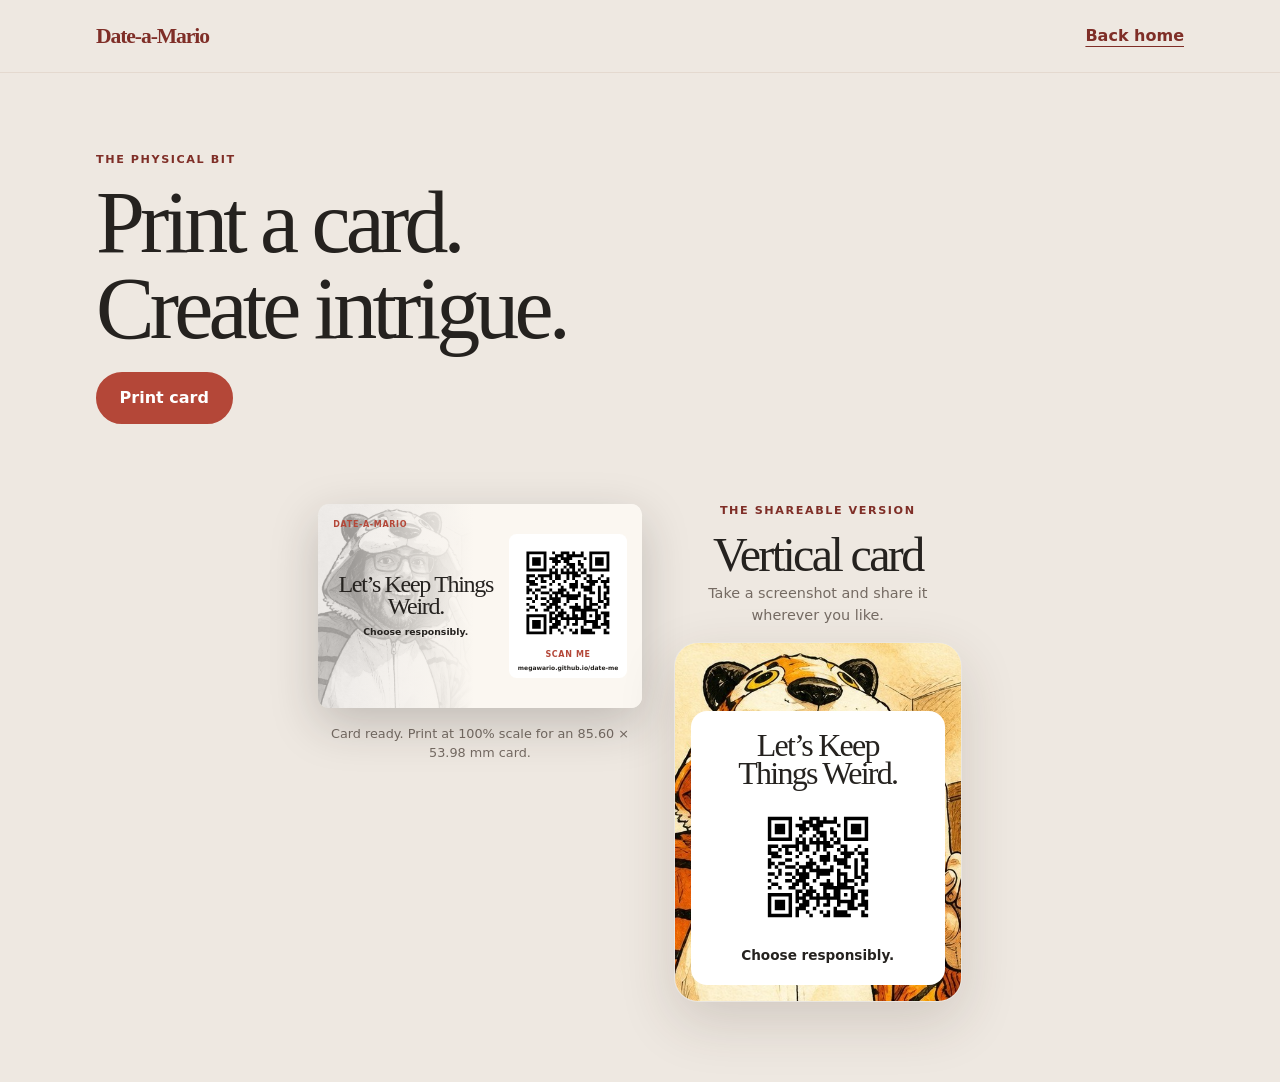
==== commit a26ba9e7: "Simplify vertical card sharing" ====
--- a/card.html
+++ b/card.html
@@ -3,8 +3,8 @@
   <head>
     <meta charset="utf-8">
     <meta name="viewport" content="width=device-width, initial-scale=1">
-    <meta name="description" content="Print a physical Date-a-Mario card or share its portrait version.">
-    <title>Print and share your card | Date-a-Mario</title>
+    <meta name="description" content="Print a physical Date-a-Mario card and view its vertical share card.">
+    <title>Print and view your card | Date-a-Mario</title>
     <link rel="stylesheet" href="css/styles.css">
     <script src="data/card.js"></script>
     <script src="js/card.js" defer></script>
@@ -26,9 +26,7 @@
           <h1>Print a card. Create intrigue.</h1>
           <div class="card-maker__actions">
             <button class="button button--primary" type="button" data-print-card>Print card</button>
-            <button class="button button--secondary" type="button" data-share-instagram disabled>Share on Instagram</button>
           </div>
-          <p class="card-maker__share-status" data-share-status role="status">Preparing the portrait card…</p>
         </div>
 
         <div class="card-previews">
@@ -51,7 +49,11 @@
           </section>
 
           <section class="portrait-card-preview card-page__chrome" aria-labelledby="portrait-card-title">
-            <h2 id="portrait-card-title" class="visually-hidden">Portrait card preview</h2>
+            <div class="portrait-card-preview__intro">
+              <p class="eyebrow">The shareable version</p>
+              <h2 id="portrait-card-title">Vertical card</h2>
+              <p>Take a screenshot and share it wherever you like.</p>
+            </div>
             <article class="portrait-card" data-portrait-card aria-busy="true">
               <img class="portrait-card__artwork" data-card-artwork alt="" hidden>
               <div class="portrait-card__body">
--- a/css/styles.css
+++ b/css/styles.css
@@ -274,27 +274,30 @@
   color: white;
 }
 
-.profile-preview__card--front::before {
-  position: absolute;
-  inset: 0;
-  background: linear-gradient(180deg, rgb(0 0 0 / 8%) 35%, rgb(0 0 0 / 85%) 100%);
-  content: "";
-}
-
-.profile-preview__card--front img {
-  position: absolute;
-  inset: 0;
-  width: 100%;
+.profile-preview__card--front::before {
+  position: absolute;
+  inset: 0;
+  z-index: 1;
+  background: linear-gradient(180deg, rgb(0 0 0 / 10%) 28%, rgb(0 0 0 / 36%) 62%, rgb(0 0 0 / 94%) 100%);
+  content: "";
+}
+
+.profile-preview__card--front img {
+  position: absolute;
+  inset: 0;
+  z-index: 0;
+  width: 100%;
   height: 100%;
   object-fit: cover;
   object-position: center 58%;
 }
 
-.profile-preview__card strong,
-.profile-preview__card small,
-.profile-preview__number {
-  position: relative;
-}
+.profile-preview__card strong,
+.profile-preview__card small,
+.profile-preview__number {
+  position: relative;
+  z-index: 2;
+}
 
 .profile-preview__card strong {
   font-family: var(--font-display);
@@ -302,10 +305,10 @@
   line-height: 1;
 }
 
-.profile-preview__card small {
-  margin-top: 0.4rem;
-  color: rgb(255 255 255 / 78%);
-}
+.profile-preview__card small {
+  margin-top: 0.4rem;
+  color: rgb(255 255 255 / 92%);
+}
 
 .profile-preview__number {
   margin-bottom: auto;
@@ -440,9 +443,10 @@
   max-width: 25rem;
 }
 
-.guide-section__content {
-  max-width: 43rem;
-}
+.guide-section__content {
+  min-width: 0;
+  max-width: 43rem;
+}
 
 .guide-section__content > p,
 .guide-steps p,
@@ -474,8 +478,9 @@
   font-weight: 900;
 }
 
-.guide-callout {
-  margin-top: 1.75rem;
+.guide-callout {
+  min-width: 0;
+  margin-top: 1.75rem;
   border-left: 0.35rem solid var(--color-accent);
   padding: 1.15rem 1.25rem;
   background: var(--color-accent-soft);
@@ -500,8 +505,9 @@
   margin-top: 0;
 }
 
-.guide-example {
-  overflow-x: auto;
+.guide-example {
+  max-width: 100%;
+  overflow-x: auto;
   margin: 1.25rem 0;
   border: 1px solid var(--color-border);
   border-radius: 0.75rem;
@@ -616,20 +622,6 @@
   gap: 0.75rem;
 }
 
-.card-maker__actions .button:disabled {
-  border-color: var(--color-border);
-  background: var(--color-border);
-  color: var(--color-muted);
-  cursor: wait;
-  transform: none;
-}
-
-.card-maker__share-status {
-  min-height: 1.5em;
-  margin: 0.75rem 0 0;
-  font-size: 0.8rem;
-}
-
 .card-previews {
   display: grid;
   gap: clamp(2rem, 7vw, 4rem);
@@ -640,6 +632,28 @@
 .card-preview,
 .portrait-card-preview {
   min-width: 0;
+}
+
+.portrait-card-preview {
+  display: grid;
+  width: min(100%, 24rem);
+  gap: 1rem;
+  justify-items: center;
+}
+
+.portrait-card-preview__intro {
+  text-align: center;
+}
+
+.portrait-card-preview__intro h2 {
+  margin-bottom: 0.35rem;
+  font-size: clamp(2rem, 8vw, 3rem);
+}
+
+.portrait-card-preview__intro > p:last-child {
+  margin: 0;
+  color: var(--color-muted);
+  font-size: 0.9rem;
 }
 
 .physical-card {
@@ -844,10 +858,14 @@
   padding: 1.25rem var(--gutter) 2rem;
 }
 
-.profile-experience {
-  width: min(100%, 29rem);
-  margin-inline: auto;
-}
+.profile-experience {
+  width: min(100%, 29rem);
+  margin-inline: auto;
+}
+
+.profile-context {
+  display: none;
+}
 
 .profile-deck {
   display: grid;
@@ -1139,31 +1157,38 @@
   text-shadow: 0 0.1rem 0.45rem rgb(0 0 0 / 45%);
 }
 
-.profile-card--spotify {
-  position: relative;
-  display: grid;
-  min-height: 30rem;
-  padding: 1rem 1rem 4rem;
-  row-gap: 0.75rem;
-  place-items: center;
-  background: #121212;
-}
-
-.spotify-card__player {
-  width: min(100%, 21.25rem);
-}
-
-.spotify-card__player iframe {
-  display: block;
-  width: 100%;
-  height: var(--spotify-embed-height, 380px);
-  max-height: calc(100svh - 11rem);
-  border: 0;
-  border-radius: 0.75rem;
-}
-
-.spotify-card__copy {
-  width: min(100%, 21.25rem);
+.profile-card--spotify {
+  position: relative;
+  display: grid;
+  min-height: 30rem;
+  overflow: hidden;
+  grid-template-rows: auto minmax(0, 1fr);
+  padding: 1rem 1rem 4rem;
+  row-gap: 0.75rem;
+  justify-items: center;
+  background: #121212;
+}
+
+.spotify-card__player {
+  display: grid;
+  width: min(100%, 21.25rem);
+  min-width: 0;
+  min-height: 0;
+  place-items: center;
+}
+
+.spotify-card__player iframe {
+  display: block;
+  width: 100%;
+  height: 100%;
+  max-height: var(--spotify-embed-height, 380px);
+  border: 0;
+  border-radius: 0.75rem;
+}
+
+.spotify-card__copy {
+  width: min(100%, 21.25rem);
+  min-width: 0;
   padding: 1rem;
   border-radius: 0.75rem;
   background: linear-gradient(135deg, rgb(0 0 0 / 88%), rgb(0 0 0 / 58%));
@@ -1304,13 +1329,17 @@
   text-align: center;
 }
 
-.profile-complete {
-  min-height: calc(100svh - 8rem);
-  padding: clamp(2rem, 8vw, 3rem) 1.5rem;
-  text-align: center;
-}
-
-.profile-complete h2 {
+.profile-complete {
+  min-height: calc(100svh - 8rem);
+  padding: clamp(2rem, 8vw, 3rem) 1.5rem;
+  text-align: center;
+}
+
+.profile-complete:focus {
+  outline: none;
+}
+
+.profile-complete h2 {
   max-width: 27rem;
   margin: 0 auto 1rem;
   font-size: clamp(2.8rem, 13vw, 4.5rem);
@@ -1360,12 +1389,23 @@
   margin: 1.5rem auto 0.8rem;
 }
 
-.profile-complete .profile-complete__note {
-  margin-bottom: 1.5rem;
-  font-size: 0.72rem;
-}
-
-/* 8. Larger screens, printing, and accessibility preferences */
+.profile-complete .profile-complete__note {
+  margin-bottom: 1.5rem;
+  font-size: 0.72rem;
+}
+
+.profile-complete__actions {
+  display: flex;
+  align-items: center;
+  flex-direction: column;
+  gap: 0.75rem;
+}
+
+.profile-complete__actions .button {
+  margin: 0;
+}
+
+/* 8. Larger screens, printing, and accessibility preferences */
 
 @media (min-width: 46rem) {
   .site-header__inner,
@@ -1413,6 +1453,100 @@
 
   .profile-card__body {
     padding: 1.55rem 1.55rem 3.8rem;
+  }
+}
+
+@media (min-width: 64rem) {
+  .profiles-main {
+    display: grid;
+    min-height: calc(100svh - 4.5rem);
+    align-items: center;
+    padding-block: clamp(2.5rem, 6vh, 4.5rem);
+  }
+
+  .profile-experience {
+    display: grid;
+    width: min(100%, 65rem);
+    grid-template-columns: minmax(17rem, 1fr) 29rem;
+    column-gap: clamp(4.5rem, 9vw, 8rem);
+    align-items: center;
+  }
+
+  .profile-context {
+    display: block;
+    max-width: 25rem;
+    padding-left: 1.5rem;
+    border-left: 2px solid var(--color-accent);
+  }
+
+  .profile-context h2 {
+    margin-bottom: 1.25rem;
+    font-size: clamp(3.5rem, 5.5vw, 5.25rem);
+    line-height: 0.88;
+  }
+
+  .profile-context__intro {
+    max-width: 22rem;
+    margin-bottom: 2.25rem;
+    color: var(--color-muted);
+    font-size: 1rem;
+  }
+
+  .profile-context__steps {
+    display: grid;
+    gap: 0.8rem;
+    max-width: 22rem;
+    margin: 0;
+    padding: 1.15rem 0;
+    border-block: 1px solid var(--color-border);
+    list-style: none;
+  }
+
+  .profile-context__steps li {
+    display: grid;
+    grid-template-columns: 2rem 1fr;
+    gap: 0.65rem;
+    color: var(--color-muted);
+    font-size: 0.8rem;
+    font-weight: 700;
+  }
+
+  .profile-context__steps span {
+    color: var(--color-accent-dark);
+    font-size: 0.67rem;
+    font-weight: 900;
+    letter-spacing: 0.08em;
+  }
+
+  .profile-context__count {
+    margin: 1.15rem 0 0;
+    color: var(--color-accent-dark);
+    font-size: 0.72rem;
+    font-weight: 900;
+    letter-spacing: 0.1em;
+    text-transform: uppercase;
+  }
+
+  .profile-deck,
+  .profile-deck__status,
+  .swipe-feedback,
+  .profile-complete,
+  .profile-experience > noscript {
+    grid-column: 2;
+  }
+
+  .profile-context {
+    grid-column: 1;
+    grid-row: 1 / span 3;
+  }
+
+  .profile-complete {
+    min-height: 0;
+    padding-block: 1rem;
+  }
+
+  .swipe-feedback {
+    margin-bottom: -2.3rem;
   }
 }
 
@@ -1483,9 +1617,21 @@
     font-size: clamp(3.5rem, 19vw, 5rem);
   }
 
-  .js .profile-deck {
-    height: 31rem;
-  }
+  .js .profile-deck {
+    height: 31rem;
+  }
+
+  .profile-card--spotify {
+    padding-inline: 0;
+  }
+
+  .spotify-card__player {
+    width: 100%;
+  }
+
+  .spotify-card__copy {
+    width: calc(100% - 2rem);
+  }
 
   .profile-card__body {
     padding: 1.1rem 1.1rem 3.5rem;
@@ -1503,10 +1649,23 @@
     align-items: flex-start;
     flex-direction: column;
     padding-block: 1rem;
-  }
-}
-
-@media (prefers-reduced-motion: reduce) {
+  }
+}
+
+@media (max-width: 21.25rem) {
+  .profiles-main {
+    padding-inline: 0.5rem;
+  }
+}
+
+@media (max-width: 23rem) {
+  .spotify-card__player iframe {
+    height: 152px;
+    max-height: 152px;
+  }
+}
+
+@media (prefers-reduced-motion: reduce) {
   html {
     scroll-behavior: auto;
   }
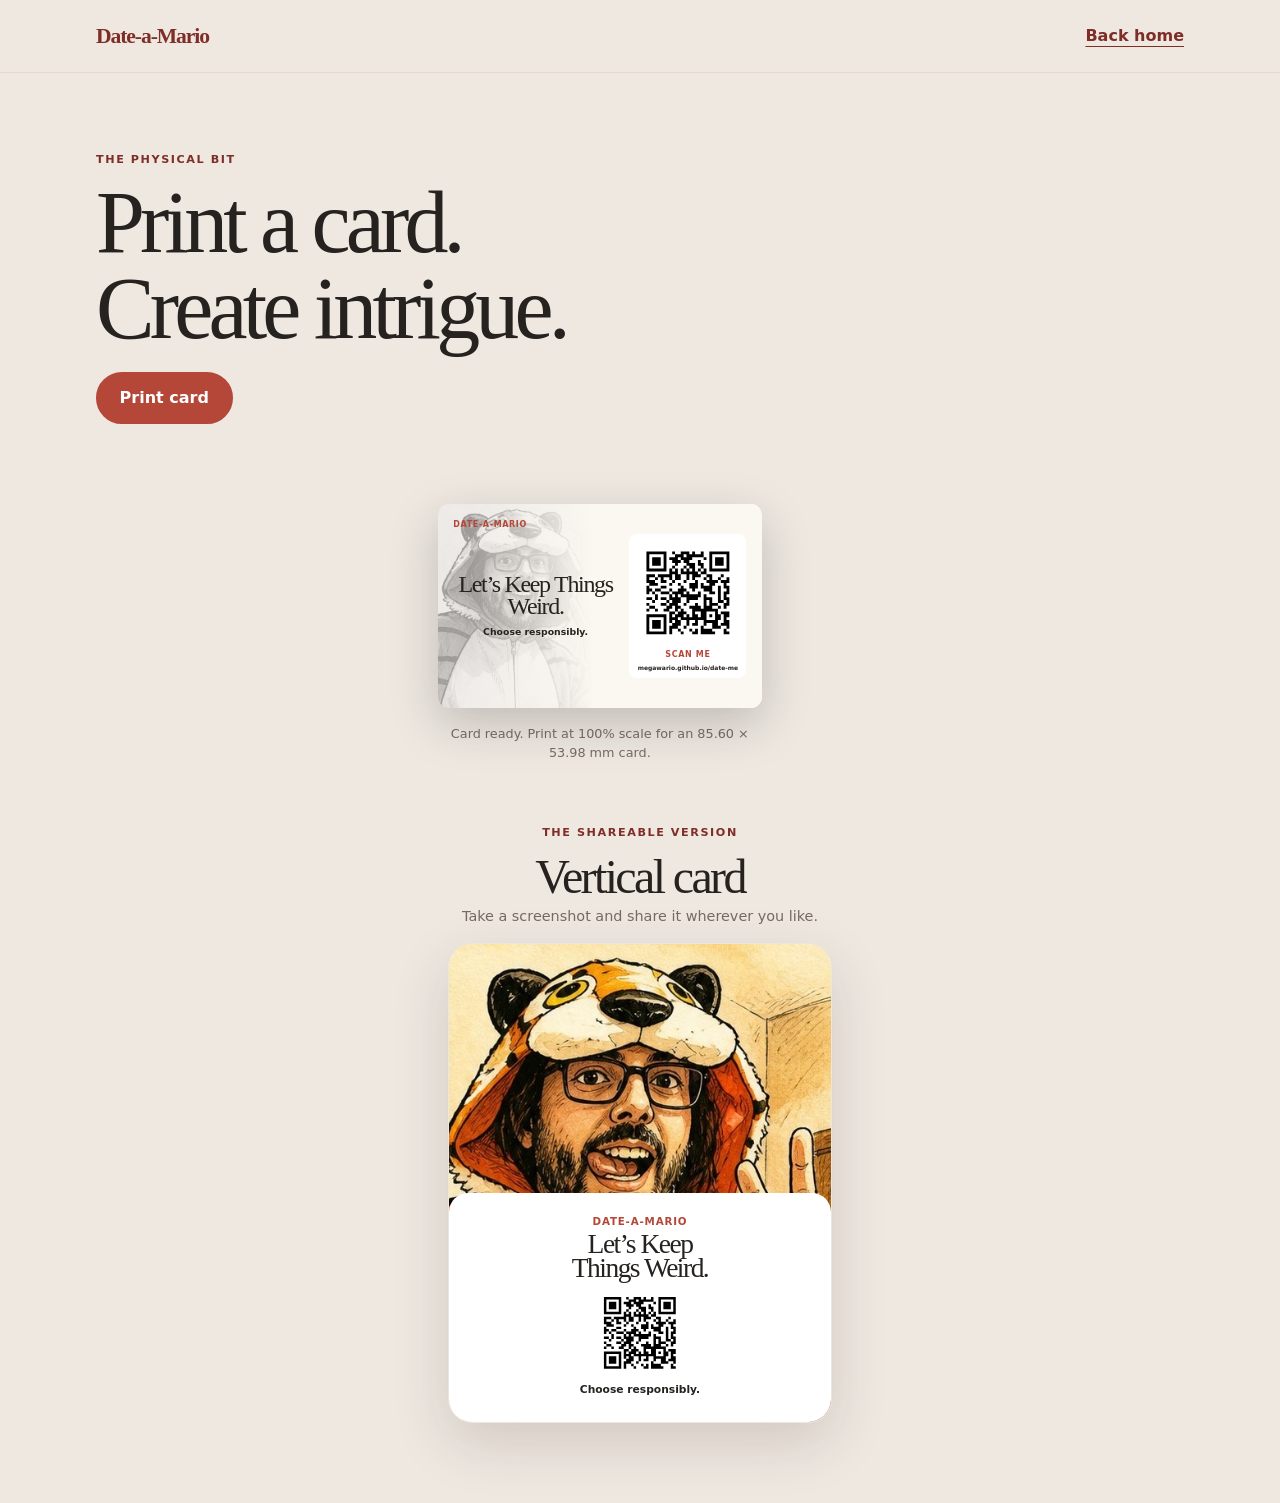
==== commit e7a7c931: "Stabilize vertical card layout" ====
--- a/card.html
+++ b/card.html
@@ -57,6 +57,7 @@
             <article class="portrait-card" data-portrait-card aria-busy="true">
               <img class="portrait-card__artwork" data-card-artwork alt="" hidden>
               <div class="portrait-card__body">
+                <p class="portrait-card__brand" data-card-brand>Date-a-Mario</p>
                 <h2 data-card-headline>Let’s Keep Things Weird.</h2>
                 <div class="portrait-card__qr" data-card-qr aria-label="QR code"></div>
                 <p class="portrait-card__prompt" data-card-prompt>Choose responsibly.</p>
--- a/css/styles.css
+++ b/css/styles.css
@@ -784,6 +784,7 @@
   --card-background: #fbf7f1;
   --card-accent: #b44738;
   position: relative;
+  container-type: inline-size;
   width: min(100%, 24rem);
   overflow: hidden;
   aspect-ratio: 4 / 5;
@@ -805,37 +806,50 @@
 
 .portrait-card__body {
   position: absolute;
-  right: clamp(0.75rem, 4vw, 1rem);
-  bottom: clamp(0.75rem, 4vw, 1rem);
-  left: clamp(0.75rem, 4vw, 1rem);
+  right: 0;
+  bottom: 0;
+  left: 0;
   z-index: 1;
   display: flex;
+  height: 48%;
   align-items: center;
   flex-direction: column;
-  gap: clamp(0.65rem, 3vw, 0.9rem);
-  border-radius: 1rem;
-  padding: clamp(1rem, 4vw, 1.25rem);
+  justify-content: center;
+  gap: 1.5cqw;
+  border-radius: 5cqw 5cqw 0 0;
+  padding: 3.5cqw 5cqw 4cqw;
   background: white;
   text-align: center;
+}
+
+.portrait-card__brand {
+  margin: 0;
+  color: var(--card-accent);
+  font-size: 2.7cqw;
+  font-weight: 900;
+  letter-spacing: 0.08em;
+  line-height: 1;
+  text-transform: uppercase;
 }
 
 .portrait-card__body h2 {
   max-width: 12ch;
   margin-bottom: 0;
-  font-size: clamp(1.55rem, 7vw, 2rem);
+  font-size: 7.2cqw;
   line-height: 0.9;
 }
 
 .portrait-card__prompt {
   margin-bottom: 0;
-  font-size: clamp(0.65rem, 2.5vw, 0.85rem);
+  font-size: 2.8cqw;
   font-weight: 700;
+  line-height: 1.2;
 }
 
 .portrait-card__qr,
 .portrait-card__qr svg {
   display: block;
-  width: clamp(6.5rem, 31vw, 8rem);
+  width: 24cqw;
   aspect-ratio: 1;
 }
 
@@ -1550,22 +1564,6 @@
   }
 }
 
-@media (min-width: 42rem) {
-  .card-previews {
-    grid-template-columns: 85.6mm 15rem;
-    gap: 1.5rem;
-    justify-content: center;
-  }
-}
-
-@media (min-width: 60rem) {
-  .card-previews {
-    grid-template-columns: 85.6mm 18rem;
-    gap: 2rem;
-    justify-content: center;
-  }
-}
-
 @media print {
   @page {
     size: 85.6mm 53.98mm;
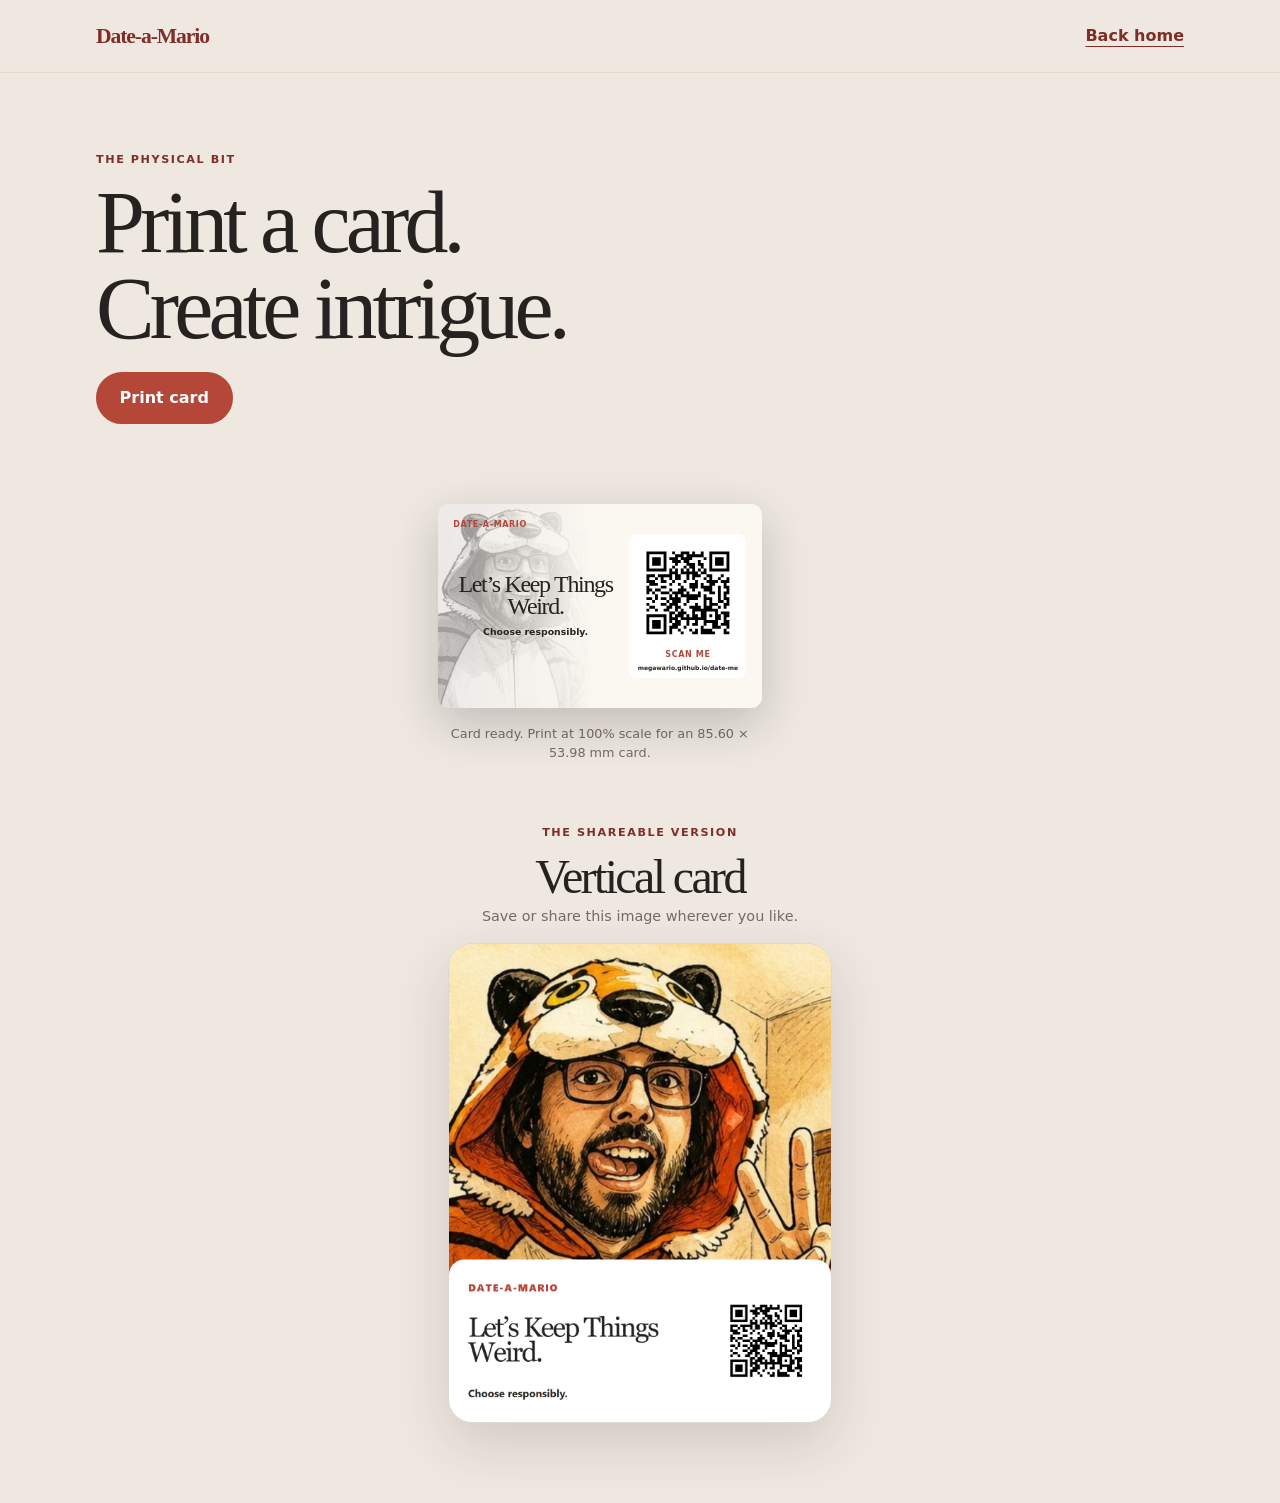
==== commit 6331e586: "Use fixed image for vertical card" ====
--- a/card.html
+++ b/card.html
@@ -52,17 +52,15 @@
             <div class="portrait-card-preview__intro">
               <p class="eyebrow">The shareable version</p>
               <h2 id="portrait-card-title">Vertical card</h2>
-              <p>Take a screenshot and share it wherever you like.</p>
+              <p>Save or share this image wherever you like.</p>
             </div>
-            <article class="portrait-card" data-portrait-card aria-busy="true">
-              <img class="portrait-card__artwork" data-card-artwork alt="" hidden>
-              <div class="portrait-card__body">
-                <p class="portrait-card__brand" data-card-brand>Date-a-Mario</p>
-                <h2 data-card-headline>Let’s Keep Things Weird.</h2>
-                <div class="portrait-card__qr" data-card-qr aria-label="QR code"></div>
-                <p class="portrait-card__prompt" data-card-prompt>Choose responsibly.</p>
-              </div>
-            </article>
+            <img
+              class="portrait-card-image"
+              src="assets/images/date-a-mario-vertical.png"
+              width="1080"
+              height="1350"
+              alt="Vertical Date-a-Mario card reading ‘Let’s Keep Things Weird. Choose responsibly.’ with a QR code"
+            >
           </section>
         </div>
       </div>
--- a/css/styles.css
+++ b/css/styles.css
@@ -779,78 +779,13 @@
   text-align: center;
 }
 
-.portrait-card {
-  --card-foreground: #25221f;
-  --card-background: #fbf7f1;
-  --card-accent: #b44738;
-  position: relative;
-  container-type: inline-size;
+.portrait-card-image {
+  display: block;
   width: min(100%, 24rem);
-  overflow: hidden;
-  aspect-ratio: 4 / 5;
+  height: auto;
   border: 1px solid rgb(37 34 31 / 8%);
   border-radius: 1.5rem;
-  background: var(--card-background);
   box-shadow: var(--shadow-card);
-  color: var(--card-foreground);
-}
-
-.portrait-card__artwork {
-  position: absolute;
-  inset: 0;
-  width: 100%;
-  height: 100%;
-  object-fit: cover;
-  object-position: center 42%;
-}
-
-.portrait-card__body {
-  position: absolute;
-  right: 0;
-  bottom: 0;
-  left: 0;
-  z-index: 1;
-  display: flex;
-  height: 48%;
-  align-items: center;
-  flex-direction: column;
-  justify-content: center;
-  gap: 1.5cqw;
-  border-radius: 5cqw 5cqw 0 0;
-  padding: 3.5cqw 5cqw 4cqw;
-  background: white;
-  text-align: center;
-}
-
-.portrait-card__brand {
-  margin: 0;
-  color: var(--card-accent);
-  font-size: 2.7cqw;
-  font-weight: 900;
-  letter-spacing: 0.08em;
-  line-height: 1;
-  text-transform: uppercase;
-}
-
-.portrait-card__body h2 {
-  max-width: 12ch;
-  margin-bottom: 0;
-  font-size: 7.2cqw;
-  line-height: 0.9;
-}
-
-.portrait-card__prompt {
-  margin-bottom: 0;
-  font-size: 2.8cqw;
-  font-weight: 700;
-  line-height: 1.2;
-}
-
-.portrait-card__qr,
-.portrait-card__qr svg {
-  display: block;
-  width: 24cqw;
-  aspect-ratio: 1;
 }
 
 /* 7. Profiles page and progressively enhanced deck */
